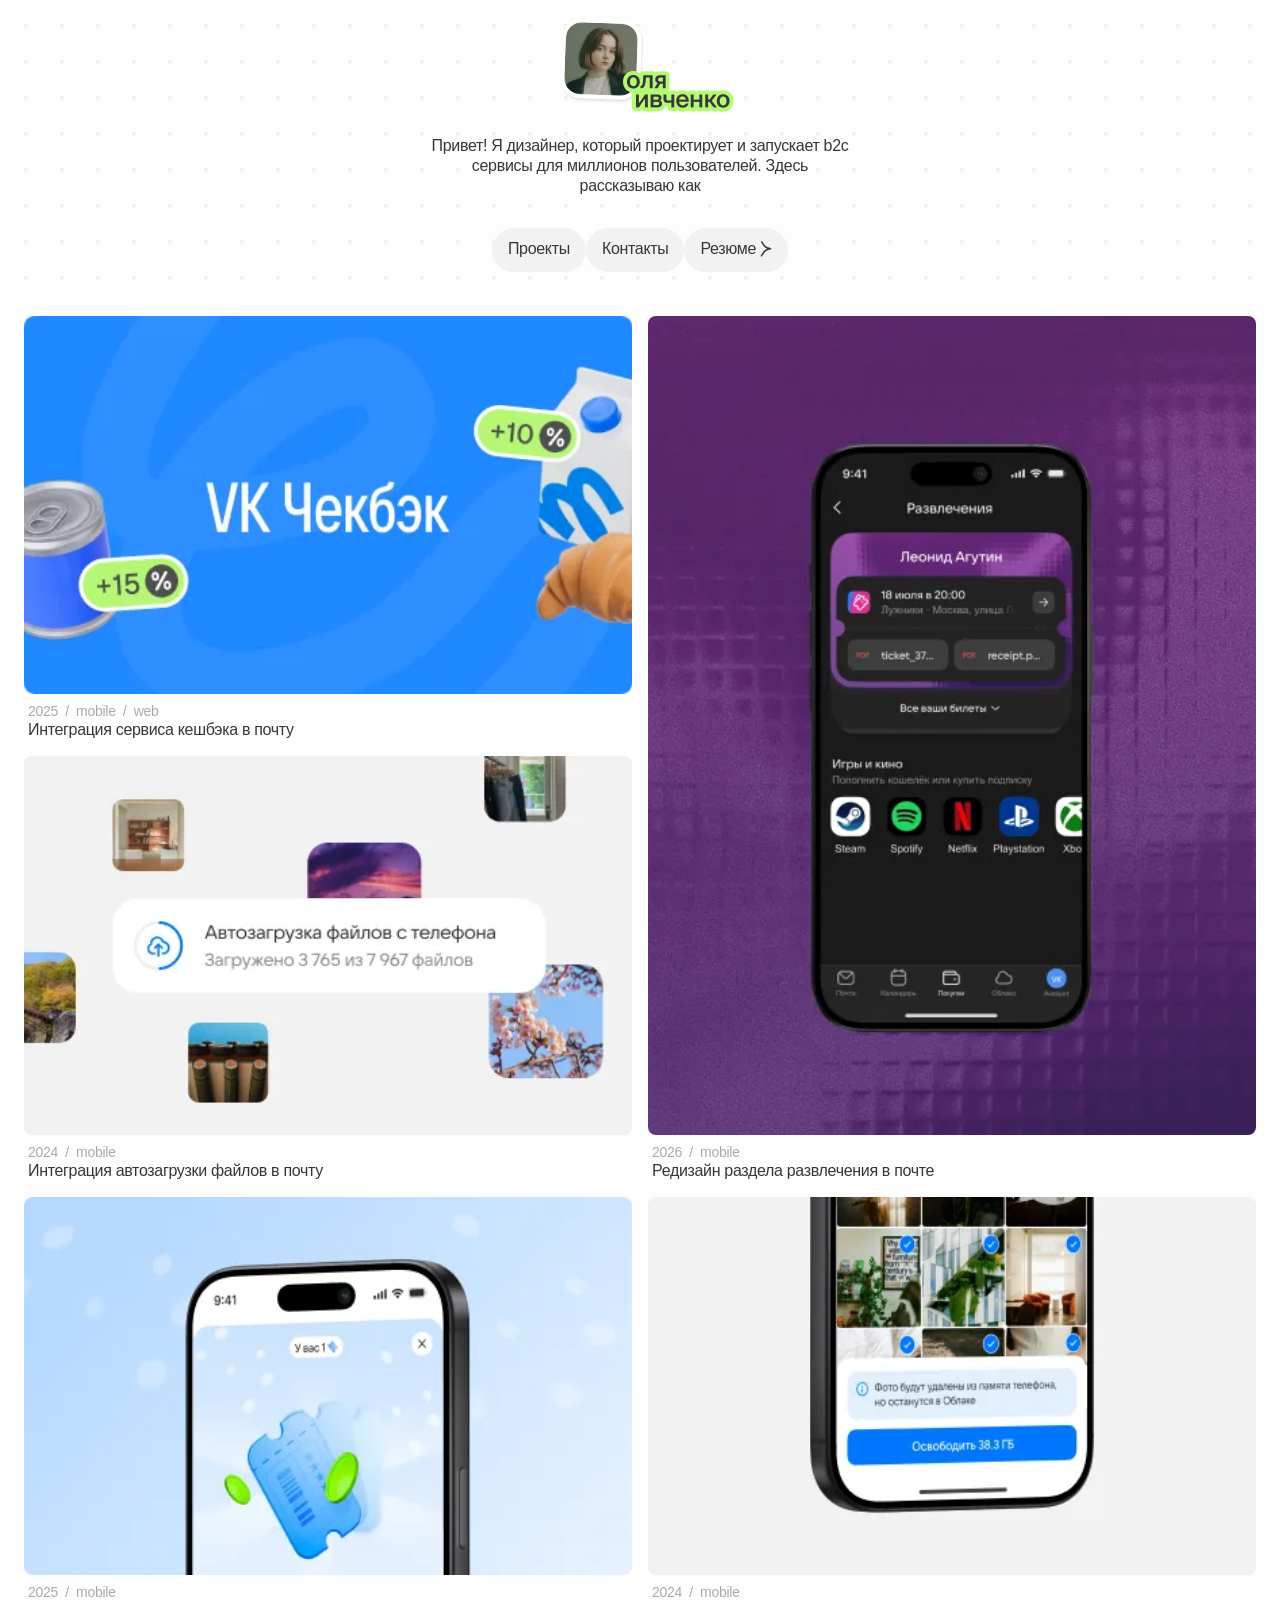
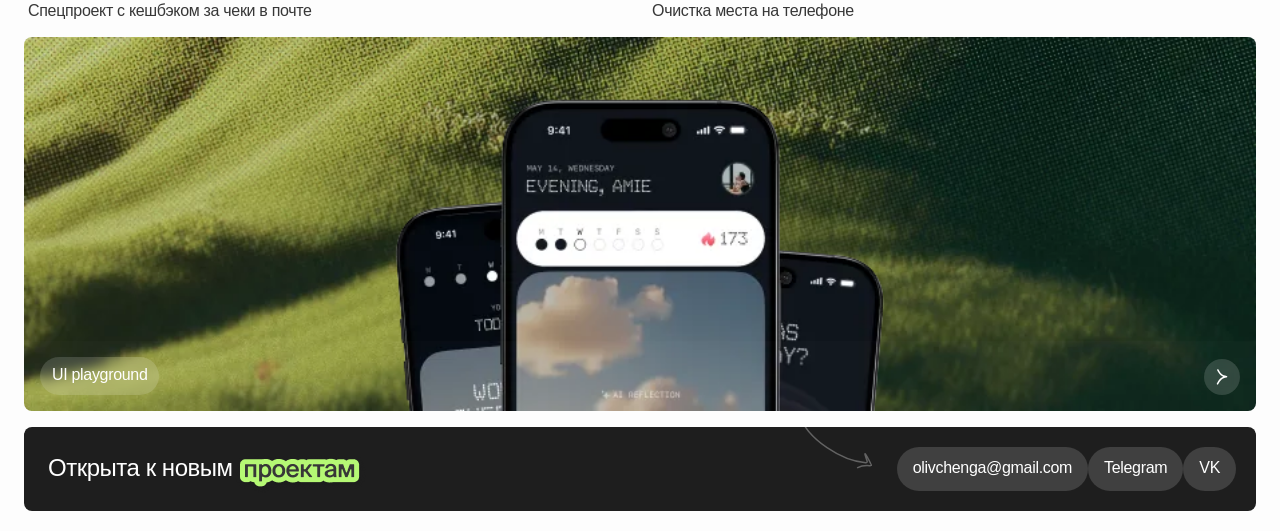
==== index.html @ ca772e4d "Add autoload case study page and refresh entertainment case assets. Co-authored-by: Cursor <cursorag" ====
<!doctype html>
<html lang="ru">
  <head>
    <meta charset="UTF-8" />
    <meta name="viewport" content="width=device-width, initial-scale=1.0" />
    <title>Portfolio</title>
    <link rel="preconnect" href="https://fonts.googleapis.com" />
    <link rel="preconnect" href="https://fonts.gstatic.com" crossorigin />
    <link rel="stylesheet" href="./styles.css" />
    <link
      rel="preload"
      as="image"
      type="image/webp"
      href="./assets/avatar/avatar@1x.webp"
      imagesrcset="./assets/avatar/avatar@2x.webp 2x"
    />
    <link
      rel="preload"
      as="image"
      type="image/webp"
      href="./assets/ui/name-badge@1x.png"
      imagesrcset="./assets/ui/name-badge@2x.png 2x, ./assets/ui/name-badge@3x.png 3x"
    />
    <link
      rel="preload"
      as="image"
      type="image/webp"
      href="./assets/cards/card-1@1x.webp"
      imagesrcset="./assets/cards/card-1@2x.webp 2x"
      imagesizes="(min-width: 1281px) 420px, (min-width: 769px) 45vw, calc(100vw - 32px)"
    />
    <link
      rel="preload"
      as="image"
      type="image/webp"
      href="./assets/cards/card-4@1x.webp"
      imagesrcset="./assets/cards/card-4@2x.webp 2x"
      imagesizes="(min-width: 1281px) 420px, (min-width: 769px) 45vw, calc(100vw - 32px)"
      media="(min-width: 769px)"
    />
    <noscript><style>.portfolio, .portfolio img { opacity: 1; transform: none; }</style></noscript>
  </head>
  <body>
    <main class="portfolio">
      <div class="portfolio__container">
        <aside class="profile">
          <div>
            <div class="profile__avatar-block">
              <div class="profile__avatar-frame">
                <picture>
                  <source type="image/webp" srcset="./assets/avatar/avatar@1x.webp 1x, ./assets/avatar/avatar@2x.webp 2x" />
                  <img class="profile__avatar" src="./assets/avatar/avatar@1x.png" srcset="./assets/avatar/avatar@2x.png 2x" alt="аватар Оли Ивченко" decoding="async" fetchpriority="high" />
                </picture>
              </div>
              <img class="profile__name-badge" src="./assets/ui/name-badge@1x.png" srcset="./assets/ui/name-badge@2x.png 2x, ./assets/ui/name-badge@3x.png 3x" alt="оля ивченко" width="111" height="41" decoding="async" fetchpriority="high" />
            </div>
            <p class="profile__about">
              Привет! Я дизайнер, который проектирует и запускает b2c сервисы для миллионов пользователей. Здесь рассказываю как
            </p>
          </div>

          <div class="profile__bottom">
            <img class="profile__squiggle" src="./assets/ui/squiggle.svg" alt="" width="255" height="76" />
            <nav class="menu" aria-label="Навигация">
              <a class="menu__button menu__button--nav" href="#projects" data-scroll-target="projects">Проекты</a>
              <a class="menu__button menu__button--nav" href="#contacts" data-scroll-target="contacts">Контакты</a>
              <a class="menu__button menu__button--nav menu__button--resume" href="./assets/resume/CV Ивченко Ольга.pdf" download>
                Резюме
                <img class="menu__chevron" src="./assets/ui/chevron.svg" alt="" width="20" height="20" />
              </a>
            </nav>
          </div>
        </aside>

        <section class="content" aria-label="Проекты">
          <div class="projects" id="projects">
            <div class="projects__col">
              <a class="card card--link" href="./cases/cashback/index.html">
                <picture class="card__media">
                  <source type="image/webp" srcset="./assets/cards/card-1@1x.webp 1x, ./assets/cards/card-1@2x.webp 2x" sizes="(min-width: 1281px) 420px, (min-width: 769px) 45vw, calc(100vw - 32px)" />
                  <img class="card__image" src="./assets/cards/card-1@1x.png" srcset="./assets/cards/card-1@1x.png 1x, ./assets/cards/card-1@2x.png 2x" sizes="(min-width: 1281px) 420px, (min-width: 769px) 45vw, calc(100vw - 32px)" alt="Интеграция сервиса кешбэка в почту" decoding="async" fetchpriority="high" />
                </picture>
                <div class="card__meta">2025&nbsp; /&nbsp; mobile&nbsp; /&nbsp; web</div>
                <h2 class="card__title">Интеграция сервиса кешбэка в почту</h2>
              </a>

              <a class="card card--link" href="./cases/autoload/index.html">
                <picture class="card__media">
                  <source type="image/webp" srcset="./assets/cards/card-2@1x.webp 1x, ./assets/cards/card-2@2x.webp 2x" sizes="(min-width: 1281px) 420px, (min-width: 769px) 45vw, calc(100vw - 32px)" />
                  <img class="card__image" src="./assets/cards/card-2@1x.png" srcset="./assets/cards/card-2@1x.png 1x, ./assets/cards/card-2@2x.png 2x" sizes="(min-width: 1281px) 420px, (min-width: 769px) 45vw, calc(100vw - 32px)" alt="Интеграция автозагрузки файлов в почту" loading="lazy" decoding="async" />
                </picture>
                <div class="card__meta">2024&nbsp; /&nbsp; mobile</div>
                <h2 class="card__title">Интеграция автозагрузки файлов в почту</h2>
              </a>

              <article class="card">
                <picture class="card__media">
                  <source type="image/webp" srcset="./assets/cards/card-3@1x.webp 1x, ./assets/cards/card-3@2x.webp 2x" sizes="(min-width: 1281px) 420px, (min-width: 769px) 45vw, calc(100vw - 32px)" />
                  <img class="card__image" src="./assets/cards/card-3@1x.png" srcset="./assets/cards/card-3@1x.png 1x, ./assets/cards/card-3@2x.png 2x" sizes="(min-width: 1281px) 420px, (min-width: 769px) 45vw, calc(100vw - 32px)" alt="Спецпроект с кешбэком за чеки в почте" loading="lazy" decoding="async" />
                </picture>
                <div class="card__meta">2025&nbsp; /&nbsp; mobile</div>
                <h2 class="card__title">Спецпроект с кешбэком за чеки в почте</h2>
              </article>
            </div>

            <div class="projects__col">
              <a class="card card--link card--tall" href="./cases/entertainment/index.html">
                <picture class="card__media card__media--tall">
                  <source type="image/webp" srcset="./assets/cards/card-4@1x.webp 1x, ./assets/cards/card-4@2x.webp 2x" sizes="(min-width: 1281px) 420px, (min-width: 769px) 45vw, calc(100vw - 32px)" />
                  <img class="card__image card__image--tall" src="./assets/cards/card-4@1x.png" srcset="./assets/cards/card-4@1x.png 1x, ./assets/cards/card-4@2x.png 2x" sizes="(min-width: 1281px) 420px, (min-width: 769px) 45vw, calc(100vw - 32px)" alt="Редизайн раздела развлечения в почте" loading="lazy" decoding="async" />
                </picture>
                <div class="card__meta">2026&nbsp; /&nbsp; mobile</div>
                <h2 class="card__title">Редизайн раздела развлечения в почте</h2>
              </a>

              <article class="card">
                <picture class="card__media">
                  <source type="image/webp" srcset="./assets/cards/card-5@1x.webp 1x, ./assets/cards/card-5@2x.webp 2x" sizes="(min-width: 1281px) 420px, (min-width: 769px) 45vw, calc(100vw - 32px)" />
                  <img class="card__image" src="./assets/cards/card-5@1x.png" srcset="./assets/cards/card-5@1x.png 1x, ./assets/cards/card-5@2x.png 2x" sizes="(min-width: 1281px) 420px, (min-width: 769px) 45vw, calc(100vw - 32px)" alt="Очистка места на телефоне" loading="lazy" decoding="async" />
                </picture>
                <div class="card__meta">2024&nbsp; /&nbsp; mobile</div>
                <h2 class="card__title">Очистка места на телефоне</h2>
              </article>
            </div>
          </div>

          <section class="playground" aria-label="UI Playground">
            <picture class="playground__layer playground__layer--bg">
              <source type="image/webp" srcset="./assets/playground/playground-bg@1x.webp 1x, ./assets/playground/playground-bg@2x.webp 2x" />
              <img class="playground__img" src="./assets/playground/playground-bg@1x.png" srcset="./assets/playground/playground-bg@2x.png 2x" alt="" loading="lazy" decoding="async" />
            </picture>
            <picture class="playground__layer playground__layer--fg">
              <source type="image/webp" srcset="./assets/playground/playground-fg@1x.webp 1x, ./assets/playground/playground-fg@2x.webp 2x" />
              <img class="playground__img" src="./assets/playground/playground-fg@1x.png" srcset="./assets/playground/playground-fg@2x.png 2x" alt="" loading="lazy" decoding="async" />
            </picture>
            <div class="playground__blur">
              <span class="playground__tag">UI playground</span>
              <button class="playground__button" type="button" aria-label="Открыть UI playground">
                <img class="playground__chevron" src="./assets/ui/chevron-playground.svg" alt="" width="20" height="20" />
              </button>
            </div>
          </section>

          <footer class="footer" id="contacts">
            <p class="footer__text">
              Открыта к новым
              <img class="footer__highlight" src="./assets/ui/footer-highlight@1x.png" srcset="./assets/ui/footer-highlight@2x.png 2x, ./assets/ui/footer-highlight@3x.png 3x" alt="проектам" />
            </p>
            <img class="footer__arrow" src="./assets/ui/footer-arrow.svg" alt="" width="52" height="71" />
            <div class="footer__contacts">
              <a class="menu__button menu__button--secondary" href="mailto:olivchenga@gmail.com" target="_blank" rel="noopener noreferrer">olivchenga@gmail.com</a>
              <a class="menu__button menu__button--secondary" href="https://t.me/olya_sick" target="_blank" rel="noopener noreferrer">Telegram</a>
              <a class="menu__button menu__button--secondary" href="#" target="_blank" rel="noopener noreferrer">VK</a>
            </div>
          </footer>
        </section>
      </div>

    </main>

    <nav class="bottom-nav" aria-label="Навигация">
      <div class="bottom-nav__bar menu">
        <a class="menu__button menu__button--nav" href="#projects" data-scroll-target="projects">Проекты</a>
        <a class="menu__button menu__button--nav" href="#contacts" data-scroll-target="contacts">Контакты</a>
        <a class="menu__button menu__button--nav menu__button--resume" href="./assets/resume/CV Ивченко Ольга.pdf" download>
          Резюме
          <img class="menu__chevron" src="./assets/ui/chevron.svg" alt="" width="20" height="20" />
        </a>
      </div>
    </nav>

    <script>
      const content = document.querySelector(".content");
      const navAnchors = document.querySelectorAll("[data-scroll-target]");
      let smoothTargetScrollTop = 0;
      let smoothAnimationFrame = null;

      const clamp = (value, min, max) => Math.min(Math.max(value, min), max);

      const runSmoothScroll = () => {
        if (!content) {
          smoothAnimationFrame = null;
          return;
        }

        const diff = smoothTargetScrollTop - content.scrollTop;
        if (Math.abs(diff) < 0.5) {
          content.scrollTop = smoothTargetScrollTop;
          smoothAnimationFrame = null;
          return;
        }

        content.scrollTop += diff * 0.14;
        smoothAnimationFrame = window.requestAnimationFrame(runSmoothScroll);
      };

      /** When layout scrolls the document (≤1280px), .content is not scrollable — scrollIntoView. Otherwise keep one path with smoothTargetScrollTop so wheel + anchors stay in sync. */
      const scrollToNavTarget = (target) => {
        if (!content || !target) {
          return;
        }

        const maxScrollTop = content.scrollHeight - content.clientHeight;
        const useContentScroll =
          maxScrollTop > 1 && !window.matchMedia("(max-width: 1280px)").matches;

        if (useContentScroll) {
          const contentTop = content.getBoundingClientRect().top;
          const targetTop = target.getBoundingClientRect().top;
          const nextTop = clamp(
            content.scrollTop + (targetTop - contentTop),
            0,
            Math.max(0, maxScrollTop)
          );
          smoothTargetScrollTop = nextTop;
          if (!smoothAnimationFrame) {
            smoothAnimationFrame = window.requestAnimationFrame(runSmoothScroll);
          }
          return;
        }

        target.scrollIntoView({ behavior: "smooth", block: "start" });
      };

      navAnchors.forEach((anchor) => {
        anchor.addEventListener("click", (event) => {
          event.preventDefault();
          const targetId = anchor.getAttribute("data-scroll-target");
          const target = document.getElementById(targetId);
          scrollToNavTarget(target);
        });
      });

      window.addEventListener(
        "wheel",
        (event) => {
          if (!content || window.matchMedia("(max-width: 1280px)").matches) {
            return;
          }

          if (event.ctrlKey) {
            return;
          }

          const interactiveSelector = "input, textarea, select, [contenteditable='true']";
          if (event.target instanceof Element && event.target.closest(interactiveSelector)) {
            return;
          }

          event.preventDefault();
          const maxScrollTop = content.scrollHeight - content.clientHeight;
          smoothTargetScrollTop = clamp(smoothTargetScrollTop + event.deltaY, 0, Math.max(0, maxScrollTop));

          if (!smoothAnimationFrame) {
            smoothAnimationFrame = window.requestAnimationFrame(runSmoothScroll);
          }
        },
        { passive: false }
      );

      if (content) {
        smoothTargetScrollTop = content.scrollTop;
      }

      const portfolio = document.querySelector(".portfolio");

      const revealPortfolio = () => {
        portfolio?.classList.add("is-visible");
      };

      const waitForImage = (img) =>
        img.complete
          ? Promise.resolve()
          : new Promise((resolve) => {
              img.addEventListener("load", resolve, { once: true });
              img.addEventListener("error", resolve, { once: true });
            });

      document.querySelectorAll(".portfolio img:not(.card__image):not(.playground__img)").forEach((img) => {
        const markLoaded = () => img.classList.add("is-loaded");

        if (img.complete) {
          markLoaded();
          return;
        }

        img.addEventListener("load", markLoaded, { once: true });
        img.addEventListener("error", markLoaded, { once: true });
      });

      const cardSizes = "(min-width: 1281px) 420px, (min-width: 769px) 45vw, calc(100vw - 32px)";
      const cardSources = [
        ["./assets/cards/card-2@1x.webp", "./assets/cards/card-2@2x.webp"],
        ["./assets/cards/card-3@1x.webp", "./assets/cards/card-3@2x.webp"],
        ["./assets/cards/card-5@1x.webp", "./assets/cards/card-5@2x.webp"],
      ];

      const prefetchCard = ([oneX, twoX]) => {
        const prefetch = new Image();
        prefetch.sizes = cardSizes;
        prefetch.srcset = `${oneX} 1x, ${twoX} 2x`;
        prefetch.src = oneX;
      };

      const criticalImages = [...document.querySelectorAll(".portfolio img")].filter(
        (img) => img.loading !== "lazy"
      );

      Promise.race([
        Promise.all(criticalImages.map(waitForImage)),
        new Promise((resolve) => setTimeout(resolve, 2000)),
      ]).then(() => {
        requestAnimationFrame(revealPortfolio);

        if ("requestIdleCallback" in window) {
          requestIdleCallback(() => cardSources.forEach(prefetchCard));
        } else {
          setTimeout(() => cardSources.forEach(prefetchCard), 300);
        }
      });
    </script>
  </body>
</html>
---- styles.css ----
:root {
  --color-bg: #fdfdfd;
  --color-bg-secondary: #f2f2f2;
  --color-dot: #EEEEEE;
  --dot-size: 4px;
  --dot-spacing: 36px;
  --color-surface: #f2f2f2;
  --color-text-primary: #373737;
  --color-text-secondary: #aaa;
  --color-text-contrast: #fff;
  --color-dark: #1e1e1e;
  --color-dark-alpha: rgba(255, 255, 255, 0.15);
  --radius-card: 8px;
  --radius-pill: 26px;
  --font-main: "Suisse Intl", "Inter", "Segoe UI", sans-serif;
  --color-accent: #b5f874;
  --color-border: #dadada;
  --card-media-height: 280px;
  --cards-column-gap: 20px;
  --card-text-block-height: 46px;
}

* {
  box-sizing: border-box;
}

html,
body {
  height: 100%;
  margin: 0;
  background-color: var(--color-bg);
  color: var(--color-text-primary);
  font-family: var(--font-main);
  overflow: hidden;
  min-width: 0;
  -webkit-font-smoothing: antialiased;
  -moz-osx-font-smoothing: grayscale;
}

.portfolio {
  min-height: 100vh;
  display: flex;
  justify-content: center;
  position: relative;
  overflow: hidden;
  overflow-x: clip;
  isolation: isolate;
  max-width: 100%;
  opacity: 0;
  transform: translateY(-14px);
  transition:
    opacity 0.6s ease,
    transform 0.6s cubic-bezier(0.22, 1, 0.36, 1);
}

.portfolio.is-visible {
  opacity: 1;
  transform: translateY(0);
}

.portfolio img:not(.card__image):not(.playground__img):not(.menu__chevron):not(.playground__chevron):not(.footer__arrow):not(.case-back__icon):not(.case-nav__marker):not(.case-list__bullet):not(.case-hero-media__img):not(.case-media-panel__img):not(.case-carousel__media):not(.case-carousel__control-icon) {
  opacity: 0;
  transform: translateY(-10px);
  transition:
    opacity 0.5s ease,
    transform 0.5s cubic-bezier(0.22, 1, 0.36, 1);
}

.portfolio img:not(.card__image):not(.playground__img):not(.menu__chevron):not(.playground__chevron):not(.footer__arrow):not(.case-back__icon):not(.case-nav__marker):not(.case-list__bullet):not(.case-hero-media__img):not(.case-media-panel__img):not(.case-carousel__media):not(.case-carousel__control-icon).is-loaded {
  opacity: 1;
  transform: translateY(0);
}

.portfolio::before {
  content: "";
  position: fixed;
  inset: 24px;
  z-index: 0;
  pointer-events: none;
  background-color: var(--color-bg);
  background-image: url("./assets/ui/dot-square.svg");
  background-size: var(--dot-spacing) var(--dot-spacing);
}

.portfolio__container {
  width: min(1440px, 100%);
  max-width: 100%;
  min-width: 0;
  min-height: 100vh;
  padding: 0 24px;
  display: grid;
  grid-template-columns: minmax(0, 1fr) minmax(0, 2.05fr);
  gap: 20px;
  position: relative;
  z-index: 2;
}

.profile {
  height: 100vh;
  min-width: 0;
  max-width: 100%;
  display: flex;
  flex-direction: column;
  justify-content: space-between;
  padding: 24px 0;
  position: sticky;
  top: 0;
}

.profile > div:first-child {
  display: flex;
  flex-direction: column;
  gap: 24px;
}

.profile__avatar-block {
  position: relative;
  width: 157px;
  height: 84px;
  margin-bottom: 8px;
}

.profile__avatar-frame {
  position: absolute;
  left: -1px;
  top: -1px;
  padding: 4px;
  border-radius: 20px;
  background: #fff;
  box-shadow: 1px 2px 2px rgba(0, 0, 0, 0.1);
  transform: rotate(2deg);
}

.profile__avatar {
  width: 72px;
  height: 72px;
  border-radius: 16px;
  display: block;
  object-fit: cover;
  object-position: bottom;
}

.profile__name-badge {
  position: absolute;
  left: 61px;
  top: 51px;
  width: 111px;
  height: auto;
  display: block;
  pointer-events: none;
}

.profile__about {
  width: 100%;
  max-width: 320px;
  margin: 0;
  font-size: 16px;
  line-height: 20px;
  letter-spacing: -0.02em;
}

.profile__about-arrow {
  display: inline-block;
  vertical-align: middle;
  margin-left: 2px;
  width: 35px;
  height: auto;
}

.profile__bottom {
  position: relative;
  display: flex;
  flex-direction: column;
  gap: 0;
}

.profile__squiggle {
  position: absolute;
  left: -24px;
  bottom: 86px;
  width: 255px;
  height: auto;
  pointer-events: none;
  user-select: none;
}

.content {
  max-height: 100vh;
  min-height: 0;
  min-width: 0;
  max-width: 100%;
  display: flex;
  flex-direction: column;
  gap: 20px;
  overflow-y: auto;
  scrollbar-width: none;
  padding: 24px 0 24px 0;
  background: var(--color-bg);
}

.projects {
  display: grid;
  grid-template-columns: repeat(2, minmax(0, 1fr));
  gap: 20px;
  min-width: 0;
  max-width: 100%;
}

.projects__col {
  display: flex;
  flex-direction: column;
  gap: var(--cards-column-gap);
}

.card {
  cursor: pointer;
  display: flex;
  flex-direction: column;
}

.card--link {
  text-decoration: none;
  color: inherit;
}

.card--link:visited {
  color: inherit;
}

.card__media {
  display: block;
  width: 100%;
  height: var(--card-media-height);
  border-radius: var(--radius-card);
  overflow: hidden;
  flex-shrink: 0;
  background: var(--color-surface);
}

.card__media--tall {
  height: calc(var(--card-media-height) * 2 + var(--cards-column-gap) + var(--card-text-block-height));
}

.card__image {
  width: 100%;
  height: 100%;
  object-fit: cover;
  object-position: center;
  display: block;
  transform: translateY(0) scale(1);
  transition: transform 300ms ease-in-out;
}

.card__image--tall {
  object-fit: cover;
}

.card__meta {
  margin: 8px 0 0;
  padding-left: 4px;
  font-size: 14px;
  line-height: 18px;
  color: var(--color-text-secondary);
  letter-spacing: -0.02em;
}

.card__title {
  margin: 0;
  padding-left: 4px;
  font-size: 16px;
  line-height: 20px;
  letter-spacing: -0.02em;
  font-weight: 450;
  transition: opacity 300ms ease-in-out;
}

.card__media:hover .card__image,
.card--link:hover .card__image {
  transform: translateY(-1px) scale(1.04);
}

.card__title:hover,
.card--link:hover .card__title {
  opacity: 0.6;
}

.playground {
  cursor: pointer;
  position: relative;
  width: 100%;
  height: 280px;
  border-radius: var(--radius-card);
  overflow: hidden;
  isolation: isolate;
  flex-shrink: 0;
}

.playground__layer {
  position: absolute;
  inset: 0;
}

.playground__img {
  width: 100%;
  height: 100%;
  display: block;
  object-fit: cover;
  transform: translateY(0) scale(1);
  transition: transform 300ms ease-in-out;
}

.playground__layer--fg {
  z-index: 1;
}

.playground__blur {
  position: absolute;
  left: 0;
  right: 0;
  bottom: 0;
  z-index: 2;
  padding: 20px;
  display: flex;
  align-items: flex-end;
  justify-content: space-between;
  background: rgba(255, 255, 255, 0.01);
}

.playground__tag {
  display: inline-flex;
  align-items: center;
  min-height: 36px;
  padding: 8px 12px 10px;
  border-radius: 35px;
  background: var(--color-dark-alpha);
  backdrop-filter: blur(4px);
  color: var(--color-text-contrast);
  font-size: 16px;
  line-height: 20px;
  letter-spacing: -0.02em;
  font-weight: 450;
  transition: opacity 300ms ease-in-out;
}

.playground__button {
  width: 36px;
  height: 36px;
  border: 0;
  padding: 0;
  border-radius: 48px;
  background: var(--color-dark-alpha);
  backdrop-filter: blur(4px);
  display: inline-flex;
  align-items: center;
  justify-content: center;
}

.playground__chevron {
  display: block;
  width: 20px;
  height: 20px;
  transform: scaleX(-1);
}

.playground__button:hover {
  opacity: 0.7;
  transition: background-color 300ms ease-in-out, opacity 300ms ease-in-out;
}

.playground__button:focus-visible {
  outline: 2px solid var(--color-text-contrast);
  outline-offset: 2px;
}

.playground:hover .playground__img {
  transform: translateY(-1px) scale(1.04);
}

.playground__tag:hover {
  opacity: 0.6;
}

.footer {
  position: relative;
  box-sizing: border-box;
  height: 84px;
  width: 100%;
  max-width: 100%;
  min-width: 0;
  background: var(--color-dark);
  color: var(--color-text-contrast);
  border-radius: var(--radius-card);
  padding: 0 20px 0 24px;
  display: flex;
  align-items: center;
  justify-content: space-between;
  gap: 16px;
  overflow: hidden;
  flex-shrink: 0;
}

.footer__text {
  margin: 0;
  min-width: 0;
  display: flex;
  align-items: flex-start;
  flex-wrap: wrap;
  gap: 0;
  font-size: 24px;
  line-height: 28px;
  font-weight: 500;
  letter-spacing: -0.02em;
}

@media (min-width: 1121px) {
  .footer__text {
    height: 30px;
    flex-wrap: nowrap;
    white-space: nowrap;
  }
}

.footer__highlight {
  display: block;
  margin-left: 2px;
  flex-shrink: 0;
}

.footer__arrow {
  position: absolute;
  right: 394px;
  top: -21px;
  width: 52px;
  height: auto;
  pointer-events: none;
  user-select: none;
  transform: scaleX(-1) rotate(20deg);
}

.footer__contacts {
  position: relative;
  z-index: 1;
  display: flex;
  align-items: center;
  gap: 0;
  flex-wrap: wrap;
  max-width: 100%;
  min-width: 0;
}

.menu {
  display: flex;
  align-items: center;
  gap: 0;
  flex-wrap: wrap;
  max-width: 100%;
  min-width: 0;
}

.menu__button {
  text-decoration: none;
  border-radius: var(--radius-pill);
  height: 44px;
  padding: 12px 16px 15px;
  display: inline-flex;
  align-items: center;
  color: var(--color-text-contrast);
  font-size: 16px;
  line-height: 20px;
  letter-spacing: -0.02em;
  transition: background-color 300ms ease-in-out, opacity 300ms ease-in-out;
}

.menu__button--nav {
  background: var(--color-surface);
  color: var(--color-text-primary);
  font-weight: 450;
}

.menu__button--nav:hover {
  background: #B5F874;
  color: var(--color-text-primary);
}

.menu__button--resume {
  padding-right: 12px;
}

.menu__chevron {
  display: block;
  width: 20px;
  height: 20px;
  transform: scaleX(-1);
}

.menu__button--secondary {
  background: var(--color-dark-alpha);
}

.menu__button--secondary:hover {
  opacity: 0.7;
}

.bottom-nav {
  display: none;
}

@media (min-width: 769px) and (max-width: 1280px) {
  html,
  body {
    height: auto;
    overflow-x: clip;
    overflow-y: auto;
  }

  .portfolio {
    height: auto;
    min-height: 100vh;
    overflow: visible;
  }

  .portfolio__container {
    height: auto;
    padding: 0 24px;
    grid-template-columns: minmax(0, 1fr);
    gap: 0px;
  }

  .profile {
    height: auto;
    position: static;
    padding: 20px 0;
    gap: 32px;
    align-items: center;
  }

  .profile > div:first-child {
    align-items: center;
    text-align: center;
    width: 100%;
  }

  .profile__avatar-block {
    margin-left: auto;
    margin-right: auto;
  }

  .profile__about {
    width: 100%;
    max-width: 420px;
    margin: 0 auto;
    text-align: center;
  }

  .profile__bottom {
    display: flex;
    flex-direction: column;
    align-items: center;
    width: 100%;
  }

  .menu {
    justify-content: center;
  }

  .profile__squiggle {
    visibility: hidden;
  }

  .content {
    max-height: none;
    height: auto;
    overflow: visible;
    gap: 16px;
    padding: 24px 0 20px 0;
  }

  .projects {
    gap: 16px;
  }

  .projects__col {
    container-type: inline-size;
    gap: 16px;
  }

  .card__media,
  .card__media--tall {
    height: calc(100cqw * 280 / 450);
    aspect-ratio: auto;
  }

  .card__media--tall {
    height: calc((100cqw * 280 / 450) * 2 + 16px + var(--card-text-block-height));
  }

  .playground {
    height: auto;
    aspect-ratio: 921 / 280;
  }

  .playground__blur {
    padding: 16px;
  }

}

@media (min-width: 769px) and (max-width: 1120px) {

  .profile {
    padding: 24px 0 20px;
  }

  .profile__squiggle {
    visibility: hidden;
  }

  .footer {
    height: auto;
    min-height: 0;
    flex-direction: column;
    align-items: center;
    justify-content: center;
    text-align: center;
    gap: 20px;
    padding: 20px;
  }

  .footer__text {
    justify-content: center;
    text-align: center;
  }

  .footer__contacts {
    justify-content: center;
    width: 100%;
    max-width: 100%;
    gap: 8px;
  }
}

@media (max-width: 768px) {
  html,
  body {
    height: auto;
    overflow-x: clip;
    overflow-y: auto;
  }

  .portfolio {
    height: auto;
    min-height: 100vh;
    overflow: visible;
  }

  .portfolio__container {
    height: auto;
    padding: 0 16px;
    gap: 0px;
    grid-template-columns: minmax(0, 1fr);
  }

  .profile {
    height: auto;
    gap: 32px;
    position: static;
    align-items: center;
    width: 100%;
    max-width: 100%;
    padding: 24px 0 20px;
  }

  .profile > div:first-child {
    align-items: center;
    text-align: center;
    width: 100%;
    max-width: 100%;
  }

  .profile__avatar-block {
    margin-left: auto;
    margin-right: auto;
  }

  .profile__about {
    margin: 0 0px;
    width: 100%;
    max-width: 420px;
  }

  .profile__bottom {
    display: flex;
    flex-direction: column;
    align-items: center;
    width: 100%;
    max-width: 100%;
  }

  .profile__squiggle {
    visibility: hidden;
  }

  .footer__arrow {
    display: none;
  }

  .projects {
    grid-template-columns: 1fr;
  }

  .content {
    max-height: none;
    height: auto;
    overflow: visible;
    padding-right: 0;
  }

  .card__media,
  .card__media--tall {
    height: auto;
    aspect-ratio: 450 / 280;
  }

  .card__media--tall {
    aspect-ratio: 450 / 630;
  }

  .playground {
    height: auto;
    aspect-ratio: 921 / 280;
  }

  .footer {
    height: auto;
    min-height: 0;
    flex-direction: column;
    align-items: center;
    justify-content: center;
    text-align: center;
    gap: 20px;
    padding: 20px 16px;
  }

  .footer__text {
    height: 28px;
  }

  .footer__contacts,
  .menu {
    justify-content: center;
    width: 100%;
    max-width: 100%;
  }

  .menu__button {
    flex-shrink: 1;
  }
}

@media (max-width: 1120px) {
  .portfolio {
    padding-bottom: calc(64px + env(safe-area-inset-bottom, 0px));
  }

  .profile__bottom {
    display: none;
  }

  .bottom-nav {
    display: flex;
    justify-content: center;
    position: fixed;
    left: 24px;
    right: 24px;
    bottom: calc(12px + env(safe-area-inset-bottom, 0px));
    z-index: 100;
    margin: 0;
    pointer-events: none;
  }

  .bottom-nav__bar {
    display: flex;
    align-items: center;
    width: fit-content;
    max-width: 100%;
    gap: 0;
    padding: 4px;
    background: #fff;
    border-radius: 52px;
    box-shadow:
      0 4px 20px rgba(0, 0, 0, 0.08),
      0 1px 4px rgba(0, 0, 0, 0.06);
    pointer-events: auto;
  }

  .bottom-nav__bar .menu__button {
    flex: 0 0 auto;
    flex-shrink: 0;
  }
}

@media (max-width: 768px) {
  .bottom-nav {
    left: 16px;
    right: 16px;
  }
}

@media (max-width: 480px) {
  .portfolio__container {
    padding: 0 12px;
  }

  .profile__about {
    max-width: 320px;
  }

  .bottom-nav {
    left: 12px;
    right: 12px;
  }

  .menu__button {
    padding: 10px 12px 12px;
    height: 40px;
  }

  .menu__button--resume {
    padding-right: 10px;
  }

  .footer {
    padding: 20px 12px;
  }

  .footer__text {
    height: auto;
    justify-content: center;
  }
}

@media (prefers-reduced-motion: reduce) {
  .portfolio,
  .portfolio img:not(.card__image):not(.playground__img):not(.menu__chevron):not(.playground__chevron):not(.footer__arrow):not(.case-back__icon):not(.case-nav__marker):not(.case-list__bullet):not(.case-hero-media__img):not(.case-media-panel__img):not(.case-carousel__media):not(.case-carousel__control-icon) {
    opacity: 1;
    transform: none;
    transition: none;
  }
}
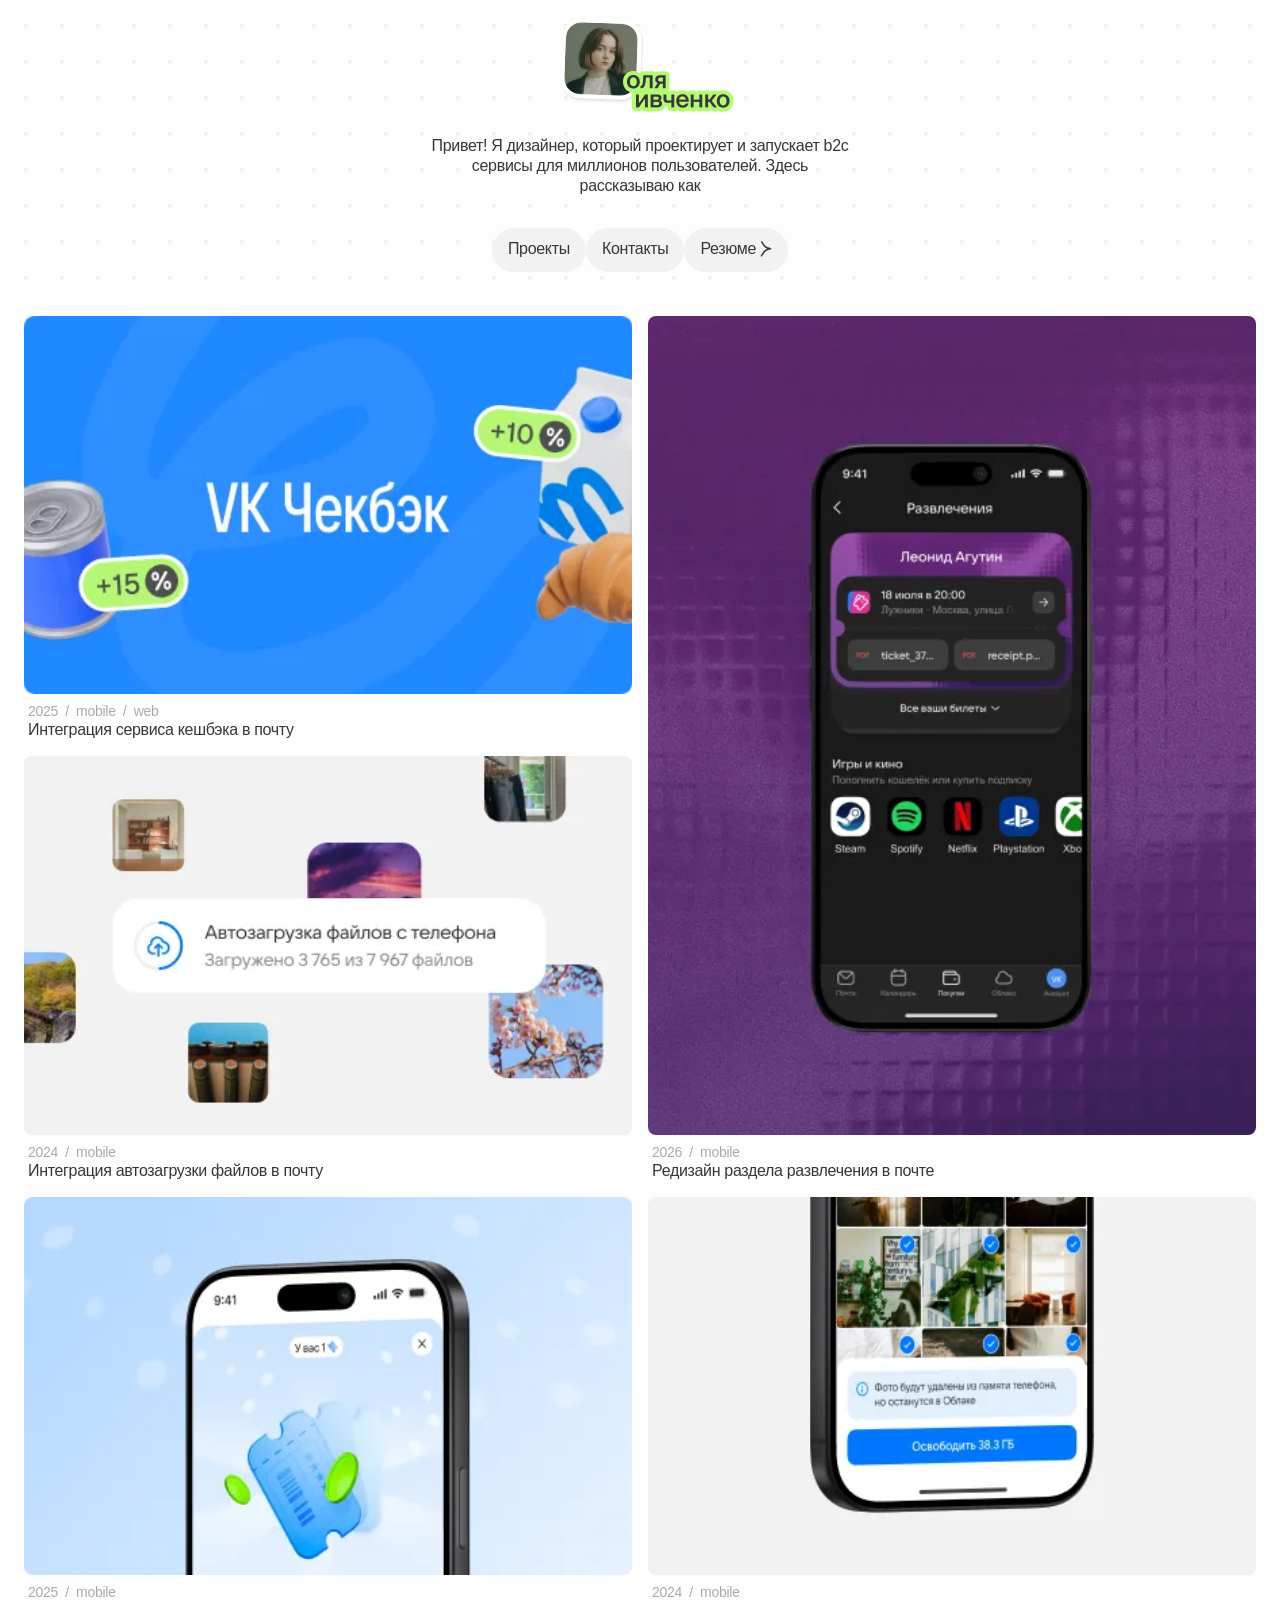
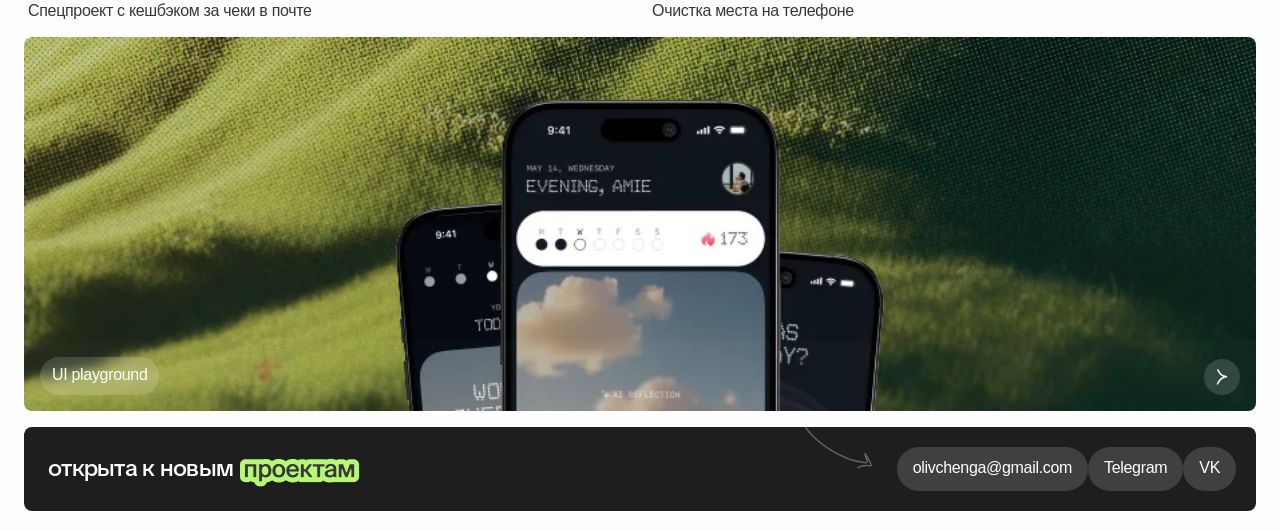
==== commit 0ea3268b: "Restyle the entertainment case for the dark mockup and add scroll reveal. Update typography, page ch" ====
--- a/index.html
+++ b/index.html
@@ -6,6 +6,7 @@
     <title>Portfolio</title>
     <link rel="preconnect" href="https://fonts.googleapis.com" />
     <link rel="preconnect" href="https://fonts.gstatic.com" crossorigin />
+    <link href="https://fonts.googleapis.com/css2?family=TikTok+Sans:opsz,wght@12..36,500&display=swap" rel="stylesheet" />
     <link rel="stylesheet" href="./styles.css" />
     <link
       rel="preload"
@@ -38,6 +39,7 @@
       imagesizes="(min-width: 1281px) 420px, (min-width: 769px) 45vw, calc(100vw - 32px)"
       media="(min-width: 769px)"
     />
+    <script>document.documentElement.classList.add("with-reveal");</script>
     <noscript><style>.portfolio, .portfolio img { opacity: 1; transform: none; }</style></noscript>
   </head>
   <body>
@@ -319,5 +321,6 @@
         }
       });
     </script>
+    <script src="./assets/js/reveal.js"></script>
   </body>
 </html>
--- a/styles.css
+++ b/styles.css
@@ -1,3 +1,5 @@
+@import url("https://fonts.googleapis.com/css2?family=TikTok+Sans:opsz,wght@12..36,500&display=swap");
+
 :root {
   --color-bg: #fdfdfd;
   --color-bg-secondary: #f2f2f2;
@@ -13,6 +15,7 @@
   --radius-card: 8px;
   --radius-pill: 26px;
   --font-main: "Suisse Intl", "Inter", "Segoe UI", sans-serif;
+  --font-display: "TikTok Sans", var(--font-main);
   --color-accent: #b5f874;
   --color-border: #dadada;
   --card-media-height: 280px;
@@ -58,7 +61,52 @@
   transform: translateY(0);
 }
 
-.portfolio img:not(.card__image):not(.playground__img):not(.menu__chevron):not(.playground__chevron):not(.footer__arrow):not(.case-back__icon):not(.case-nav__marker):not(.case-list__bullet):not(.case-hero-media__img):not(.case-media-panel__img):not(.case-carousel__media):not(.case-carousel__control-icon) {
+html.with-reveal :is(
+  .case-hero-media,
+  .case-panel,
+  .case-media-panel,
+  .case-carousel,
+  .projects .card,
+  .content > .playground,
+  .content > .footer
+) {
+  opacity: 0;
+  transform: translateY(14px);
+  transition:
+    opacity 0.6s ease,
+    transform 0.6s cubic-bezier(0.22, 1, 0.36, 1);
+}
+
+html.with-reveal :is(
+  .case-hero-media,
+  .case-panel,
+  .case-media-panel,
+  .case-carousel,
+  .projects .card,
+  .content > .playground,
+  .content > .footer
+).reveal-up {
+  transform: translateY(-14px);
+}
+
+html.with-reveal :is(
+  .case-hero-media,
+  .case-panel,
+  .case-media-panel,
+  .case-carousel,
+  .projects .card,
+  .content > .playground,
+  .content > .footer
+).is-inview {
+  opacity: 1;
+  transform: none;
+}
+
+html.with-reveal .case-split > .case-media-panel.is-inview {
+  transition-delay: 40ms;
+}
+
+.portfolio img:not(.card__image):not(.playground__img):not(.menu__chevron):not(.playground__chevron):not(.footer__arrow):not(.case-back__icon):not(.case-nav__marker):not(.case-list__bullet):not(.case-hero-media__img):not(.case-media-panel__img):not(.case-carousel__media):not(.case-carousel__control-icon):not(.case-title__underline) {
   opacity: 0;
   transform: translateY(-10px);
   transition:
@@ -66,7 +114,7 @@
     transform 0.5s cubic-bezier(0.22, 1, 0.36, 1);
 }
 
-.portfolio img:not(.card__image):not(.playground__img):not(.menu__chevron):not(.playground__chevron):not(.footer__arrow):not(.case-back__icon):not(.case-nav__marker):not(.case-list__bullet):not(.case-hero-media__img):not(.case-media-panel__img):not(.case-carousel__media):not(.case-carousel__control-icon).is-loaded {
+.portfolio img:not(.card__image):not(.playground__img):not(.menu__chevron):not(.playground__chevron):not(.footer__arrow):not(.case-back__icon):not(.case-nav__marker):not(.case-list__bullet):not(.case-hero-media__img):not(.case-media-panel__img):not(.case-carousel__media):not(.case-carousel__control-icon):not(.case-title__underline).is-loaded {
   opacity: 1;
   transform: translateY(0);
 }
@@ -406,10 +454,13 @@
   align-items: flex-start;
   flex-wrap: wrap;
   gap: 0;
+  font-family: var(--font-display);
   font-size: 24px;
   line-height: 28px;
   font-weight: 500;
-  letter-spacing: -0.02em;
+  letter-spacing: -0.03em;
+  text-transform: lowercase;
+  font-variation-settings: "wdth" 100;
 }
 
 @media (min-width: 1121px) {
@@ -622,7 +673,7 @@
     align-items: center;
     justify-content: center;
     text-align: center;
-    gap: 20px;
+    gap: 8px;
     padding: 20px;
   }
 
@@ -635,7 +686,11 @@
     justify-content: center;
     width: 100%;
     max-width: 100%;
-    gap: 8px;
+    gap: 0px;
+  }
+
+  .footer__arrow {
+    left: 150px;
   }
 }
 
@@ -841,7 +896,16 @@
 
 @media (prefers-reduced-motion: reduce) {
   .portfolio,
-  .portfolio img:not(.card__image):not(.playground__img):not(.menu__chevron):not(.playground__chevron):not(.footer__arrow):not(.case-back__icon):not(.case-nav__marker):not(.case-list__bullet):not(.case-hero-media__img):not(.case-media-panel__img):not(.case-carousel__media):not(.case-carousel__control-icon) {
+  .portfolio img:not(.card__image):not(.playground__img):not(.menu__chevron):not(.playground__chevron):not(.footer__arrow):not(.case-back__icon):not(.case-nav__marker):not(.case-list__bullet):not(.case-hero-media__img):not(.case-media-panel__img):not(.case-carousel__media):not(.case-carousel__control-icon):not(.case-title__underline),
+  html.with-reveal :is(
+    .case-hero-media,
+    .case-panel,
+    .case-media-panel,
+    .case-carousel,
+    .projects .card,
+    .content > .playground,
+    .content > .footer
+  ) {
     opacity: 1;
     transform: none;
     transition: none;
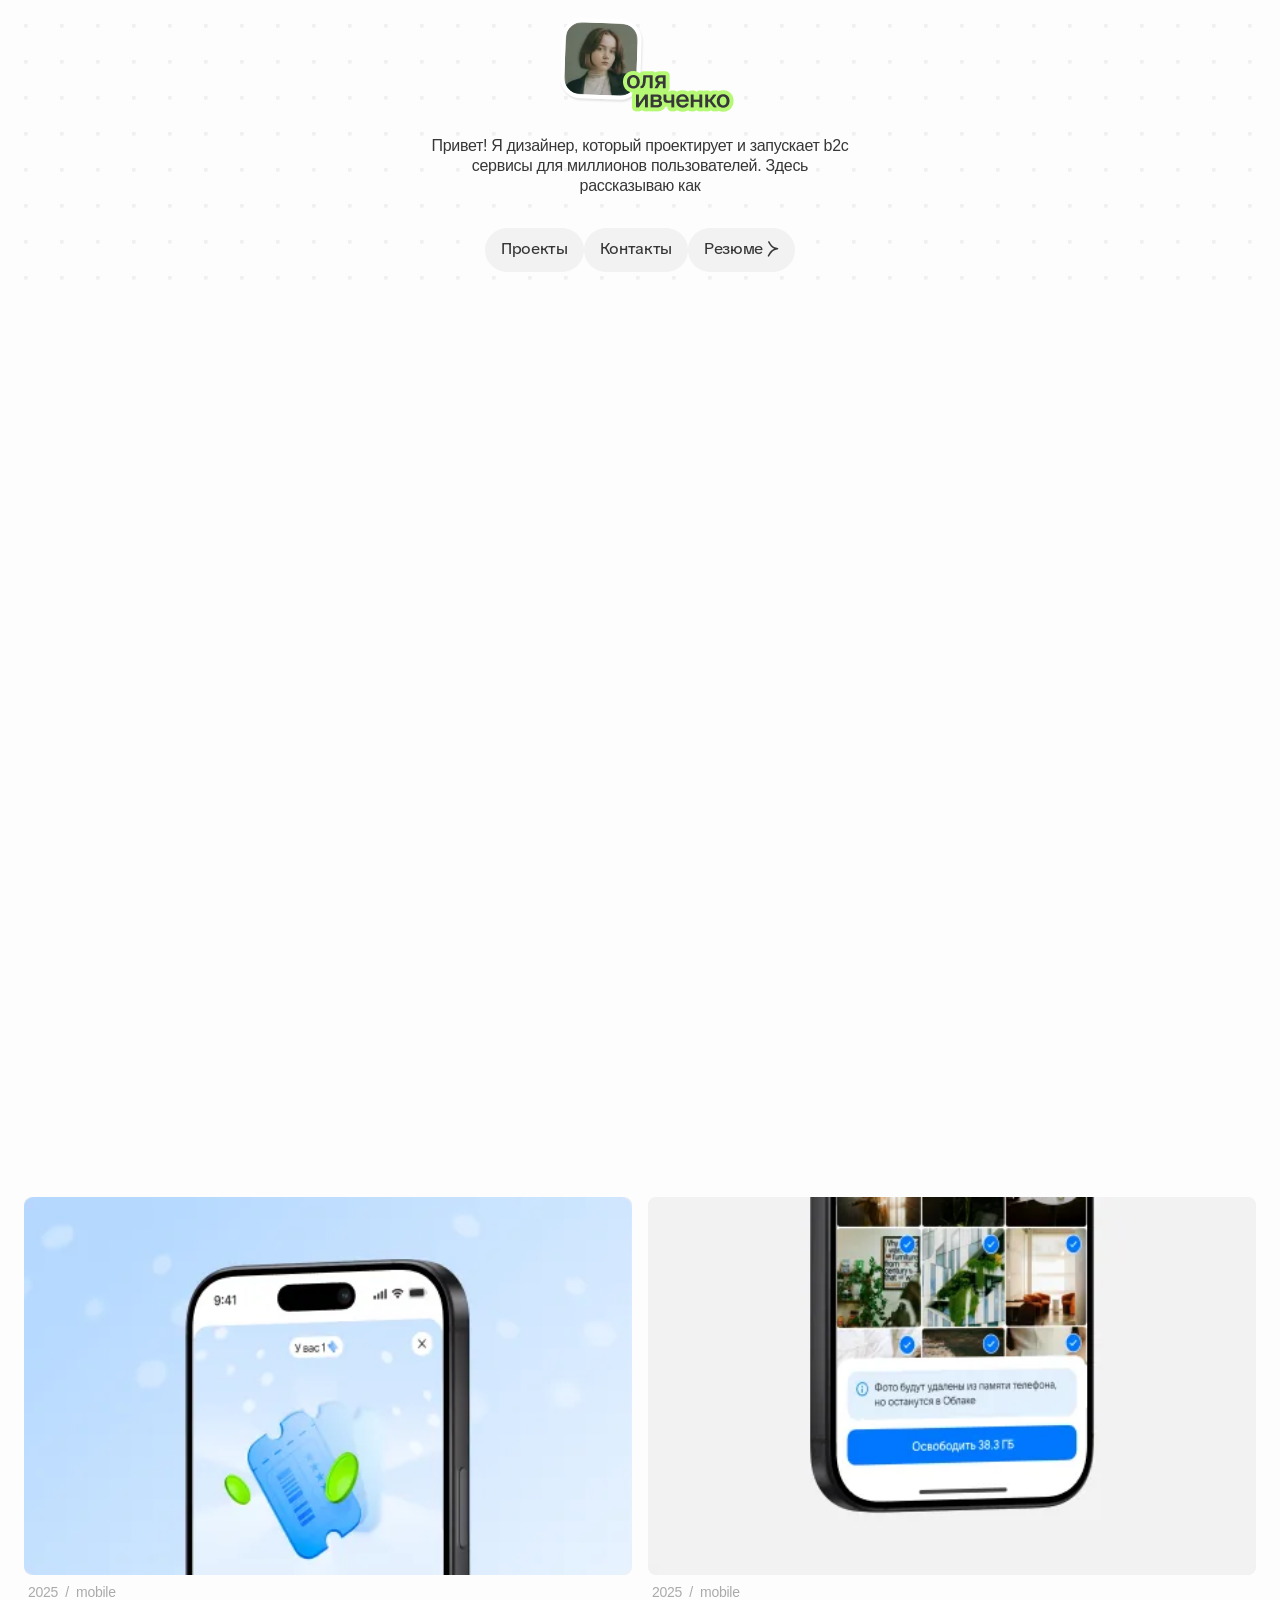
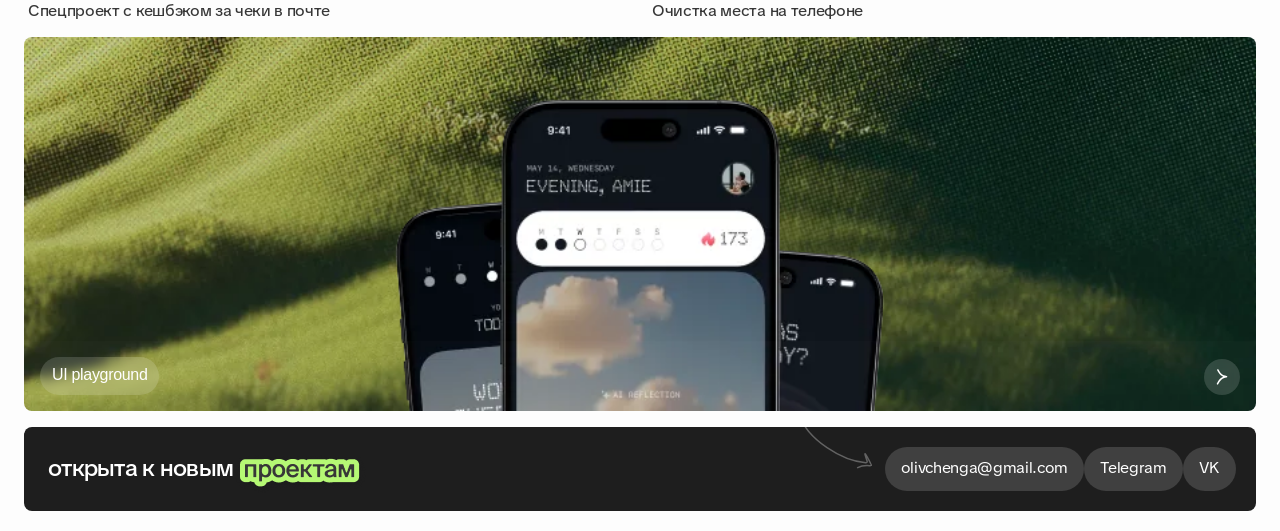
==== commit da2490e8: "Add cleanup and special cases and finish the restyled case pages. Ship the remaining Figma case stud" ====
--- a/index.html
+++ b/index.html
@@ -34,8 +34,8 @@
       rel="preload"
       as="image"
       type="image/webp"
-      href="./assets/cards/card-4@1x.webp"
-      imagesrcset="./assets/cards/card-4@2x.webp 2x"
+      href="./assets/cards/card-4-phone@1x.webp"
+      imagesrcset="./assets/cards/card-4-phone@2x.webp 2x"
       imagesizes="(min-width: 1281px) 420px, (min-width: 769px) 45vw, calc(100vw - 32px)"
       media="(min-width: 769px)"
     />
@@ -95,34 +95,39 @@
                 <h2 class="card__title">Интеграция автозагрузки файлов в почту</h2>
               </a>
 
-              <article class="card">
+              <a class="card card--link" href="./cases/special/index.html">
                 <picture class="card__media">
                   <source type="image/webp" srcset="./assets/cards/card-3@1x.webp 1x, ./assets/cards/card-3@2x.webp 2x" sizes="(min-width: 1281px) 420px, (min-width: 769px) 45vw, calc(100vw - 32px)" />
                   <img class="card__image" src="./assets/cards/card-3@1x.png" srcset="./assets/cards/card-3@1x.png 1x, ./assets/cards/card-3@2x.png 2x" sizes="(min-width: 1281px) 420px, (min-width: 769px) 45vw, calc(100vw - 32px)" alt="Спецпроект с кешбэком за чеки в почте" loading="lazy" decoding="async" />
                 </picture>
                 <div class="card__meta">2025&nbsp; /&nbsp; mobile</div>
                 <h2 class="card__title">Спецпроект с кешбэком за чеки в почте</h2>
-              </article>
+              </a>
             </div>
 
             <div class="projects__col">
               <a class="card card--link card--tall" href="./cases/entertainment/index.html">
-                <picture class="card__media card__media--tall">
-                  <source type="image/webp" srcset="./assets/cards/card-4@1x.webp 1x, ./assets/cards/card-4@2x.webp 2x" sizes="(min-width: 1281px) 420px, (min-width: 769px) 45vw, calc(100vw - 32px)" />
-                  <img class="card__image card__image--tall" src="./assets/cards/card-4@1x.png" srcset="./assets/cards/card-4@1x.png 1x, ./assets/cards/card-4@2x.png 2x" sizes="(min-width: 1281px) 420px, (min-width: 769px) 45vw, calc(100vw - 32px)" alt="Редизайн раздела развлечения в почте" loading="lazy" decoding="async" />
-                </picture>
+                <div class="card__media card__media--tall card__media--layered">
+                  <video class="card__video" autoplay muted loop playsinline preload="metadata" aria-hidden="true">
+                    <source src="./assets/cards/card-4.mp4" type="video/mp4" />
+                  </video>
+                  <picture>
+                    <source type="image/webp" srcset="./assets/cards/card-4-phone@1x.webp 1x, ./assets/cards/card-4-phone@2x.webp 2x" sizes="(min-width: 1281px) 420px, (min-width: 769px) 45vw, calc(100vw - 32px)" />
+                    <img class="card__image card__image--tall" src="./assets/cards/card-4-phone@1x.png" srcset="./assets/cards/card-4-phone@1x.png 1x, ./assets/cards/card-4-phone@2x.png 2x" sizes="(min-width: 1281px) 420px, (min-width: 769px) 45vw, calc(100vw - 32px)" alt="Редизайн раздела развлечения в почте" loading="lazy" decoding="async" />
+                  </picture>
+                </div>
                 <div class="card__meta">2026&nbsp; /&nbsp; mobile</div>
                 <h2 class="card__title">Редизайн раздела развлечения в почте</h2>
               </a>
 
-              <article class="card">
+              <a class="card card--link" href="./cases/cleanup/index.html">
                 <picture class="card__media">
                   <source type="image/webp" srcset="./assets/cards/card-5@1x.webp 1x, ./assets/cards/card-5@2x.webp 2x" sizes="(min-width: 1281px) 420px, (min-width: 769px) 45vw, calc(100vw - 32px)" />
                   <img class="card__image" src="./assets/cards/card-5@1x.png" srcset="./assets/cards/card-5@1x.png 1x, ./assets/cards/card-5@2x.png 2x" sizes="(min-width: 1281px) 420px, (min-width: 769px) 45vw, calc(100vw - 32px)" alt="Очистка места на телефоне" loading="lazy" decoding="async" />
                 </picture>
-                <div class="card__meta">2024&nbsp; /&nbsp; mobile</div>
+                <div class="card__meta">2025&nbsp; /&nbsp; mobile</div>
                 <h2 class="card__title">Очистка места на телефоне</h2>
-              </article>
+              </a>
             </div>
           </div>
 
@@ -152,7 +157,7 @@
             <div class="footer__contacts">
               <a class="menu__button menu__button--secondary" href="mailto:olivchenga@gmail.com" target="_blank" rel="noopener noreferrer">olivchenga@gmail.com</a>
               <a class="menu__button menu__button--secondary" href="https://t.me/olya_sick" target="_blank" rel="noopener noreferrer">Telegram</a>
-              <a class="menu__button menu__button--secondary" href="#" target="_blank" rel="noopener noreferrer">VK</a>
+              <a class="menu__button menu__button--secondary" href="https://vk.ru/p97043k" target="_blank" rel="noopener noreferrer">VK</a>
             </div>
           </footer>
         </section>
@@ -176,6 +181,13 @@
       const navAnchors = document.querySelectorAll("[data-scroll-target]");
       let smoothTargetScrollTop = 0;
       let smoothAnimationFrame = null;
+
+      if (window.matchMedia("(prefers-reduced-motion: reduce)").matches) {
+        document.querySelectorAll(".card__video").forEach((video) => {
+          video.removeAttribute("autoplay");
+          video.pause();
+        });
+      }
 
       const clamp = (value, min, max) => Math.min(Math.max(value, min), max);
 
--- a/styles.css
+++ b/styles.css
@@ -277,6 +277,7 @@
 
 .card__media {
   display: block;
+  position: relative;
   width: 100%;
   height: var(--card-media-height);
   border-radius: var(--radius-card);
@@ -289,12 +290,38 @@
   height: calc(var(--card-media-height) * 2 + var(--cards-column-gap) + var(--card-text-block-height));
 }
 
+.card__media--layered {
+  background: #3a1458;
+}
+
+.card__media--layered picture {
+  position: relative;
+  z-index: 1;
+  display: block;
+  width: 100%;
+  height: 100%;
+}
+
+.card__video {
+  position: absolute;
+  inset: 0;
+  width: 100%;
+  height: 100%;
+  object-fit: cover;
+  object-position: center;
+  pointer-events: none;
+  transform: translateY(0) scale(1);
+  transition: transform 300ms ease-in-out;
+}
+
 .card__image {
   width: 100%;
   height: 100%;
   object-fit: cover;
   object-position: center;
   display: block;
+  position: relative;
+  z-index: 1;
   transform: translateY(0) scale(1);
   transition: transform 300ms ease-in-out;
 }
@@ -315,6 +342,8 @@
 .card__title {
   margin: 0;
   padding-left: 4px;
+  font-family: var(--font-display);
+  font-variation-settings: "wdth" 100;
   font-size: 16px;
   line-height: 20px;
   letter-spacing: -0.02em;
@@ -323,7 +352,9 @@
 }
 
 .card__media:hover .card__image,
-.card--link:hover .card__image {
+.card--link:hover .card__image,
+.card__media:hover .card__video,
+.card--link:hover .card__video {
   transform: translateY(-1px) scale(1.04);
 }
 
@@ -516,6 +547,8 @@
   display: inline-flex;
   align-items: center;
   color: var(--color-text-contrast);
+  font-family: var(--font-display);
+  font-variation-settings: "wdth" 100;
   font-size: 16px;
   line-height: 20px;
   letter-spacing: -0.02em;
@@ -910,4 +943,17 @@
     transform: none;
     transition: none;
   }
-}
+
+  .card__video,
+  .card__image {
+    transform: none;
+    transition: none;
+  }
+
+  .card__media:hover .card__image,
+  .card--link:hover .card__image,
+  .card__media:hover .card__video,
+  .card--link:hover .card__video {
+    transform: none;
+  }
+}
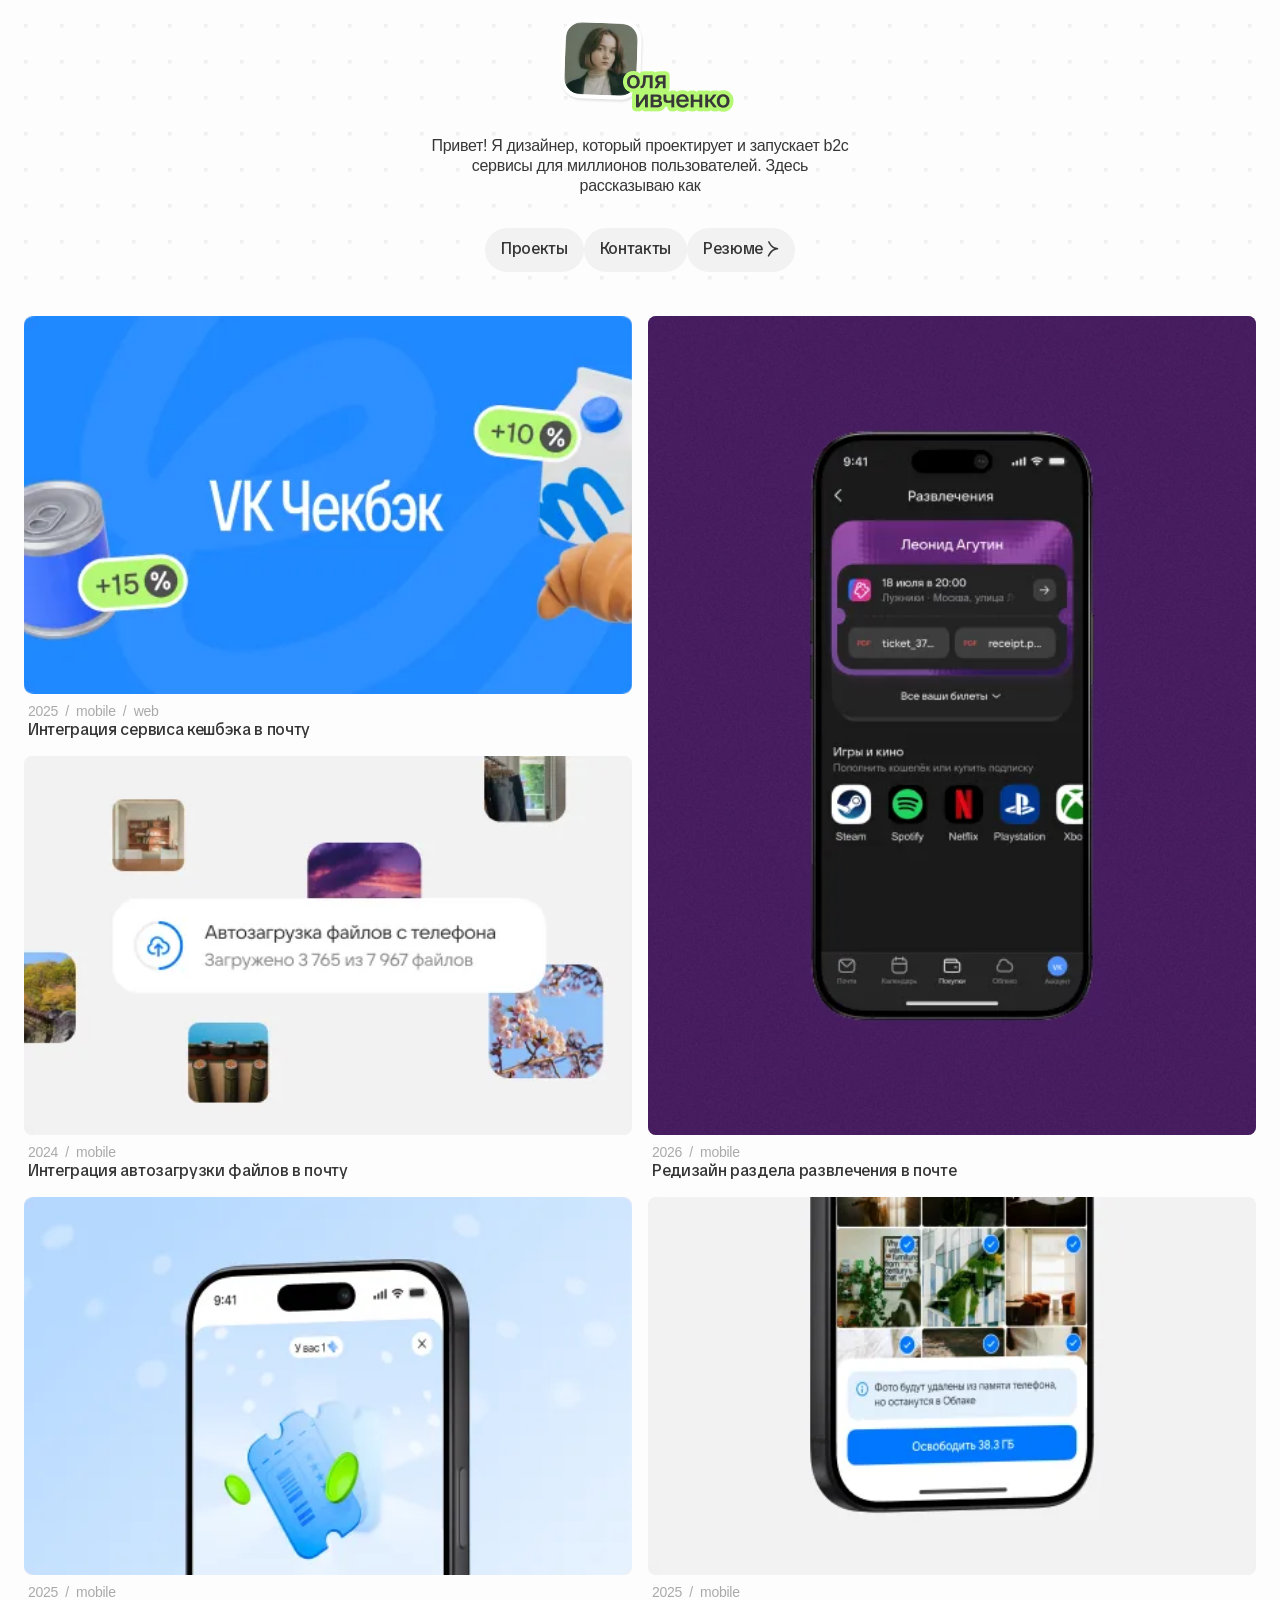
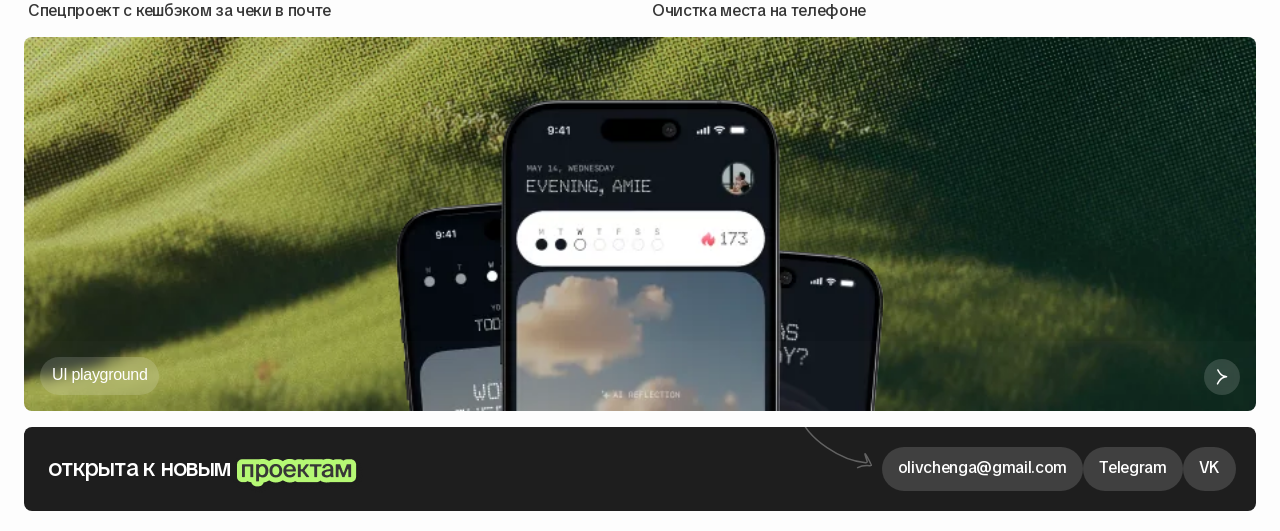
==== commit 6d450baf: "Fix case videos, TikTok Sans, and media outlines on GitHub Pages. Self-host the display font so it n" ====
--- a/index.html
+++ b/index.html
@@ -4,9 +4,6 @@
     <meta charset="UTF-8" />
     <meta name="viewport" content="width=device-width, initial-scale=1.0" />
     <title>Portfolio</title>
-    <link rel="preconnect" href="https://fonts.googleapis.com" />
-    <link rel="preconnect" href="https://fonts.gstatic.com" crossorigin />
-    <link href="https://fonts.googleapis.com/css2?family=TikTok+Sans:opsz,wght@12..36,500&display=swap" rel="stylesheet" />
     <link rel="stylesheet" href="./styles.css" />
     <link
       rel="preload"
--- a/styles.css
+++ b/styles.css
@@ -1,4 +1,29 @@
-@import url("https://fonts.googleapis.com/css2?family=TikTok+Sans:opsz,wght@12..36,500&display=swap");
+@font-face {
+  font-family: "TikTok Sans";
+  font-style: normal;
+  font-weight: 400 500;
+  font-display: swap;
+  src: url("./assets/fonts/tiktok-sans-cyrillic.woff2") format("woff2");
+  unicode-range: U+0301, U+0400-045F, U+0490-0491, U+04B0-04B1, U+2116;
+}
+
+@font-face {
+  font-family: "TikTok Sans";
+  font-style: normal;
+  font-weight: 400 500;
+  font-display: swap;
+  src: url("./assets/fonts/tiktok-sans-latin-ext.woff2") format("woff2");
+  unicode-range: U+0100-02BA, U+02BD-02C5, U+02C7-02CC, U+02CE-02D7, U+02DD-02FF, U+0304, U+0308, U+0329, U+1D00-1DBF, U+1E00-1E9F, U+1EF2-1EFF, U+2020, U+20A0-20C0, U+2113, U+2C60-2C7F, U+A720-A7FF;
+}
+
+@font-face {
+  font-family: "TikTok Sans";
+  font-style: normal;
+  font-weight: 400 500;
+  font-display: swap;
+  src: url("./assets/fonts/tiktok-sans-latin.woff2") format("woff2");
+  unicode-range: U+0000-00FF, U+0131, U+0152-0153, U+02BB-02BC, U+02C6, U+02DA, U+02DC, U+0304, U+0308, U+0329, U+2000-206F, U+20AC, U+2122, U+2191, U+2193, U+2212, U+2215, U+FEFF, U+FFFD;
+}
 
 :root {
   --color-bg: #fdfdfd;
@@ -347,7 +372,7 @@
   font-size: 16px;
   line-height: 20px;
   letter-spacing: -0.02em;
-  font-weight: 450;
+  font-weight: 500;
   transition: opacity 300ms ease-in-out;
 }
 
@@ -552,13 +577,13 @@
   font-size: 16px;
   line-height: 20px;
   letter-spacing: -0.02em;
+  font-weight: 500;
   transition: background-color 300ms ease-in-out, opacity 300ms ease-in-out;
 }
 
 .menu__button--nav {
   background: var(--color-surface);
   color: var(--color-text-primary);
-  font-weight: 450;
 }
 
 .menu__button--nav:hover {
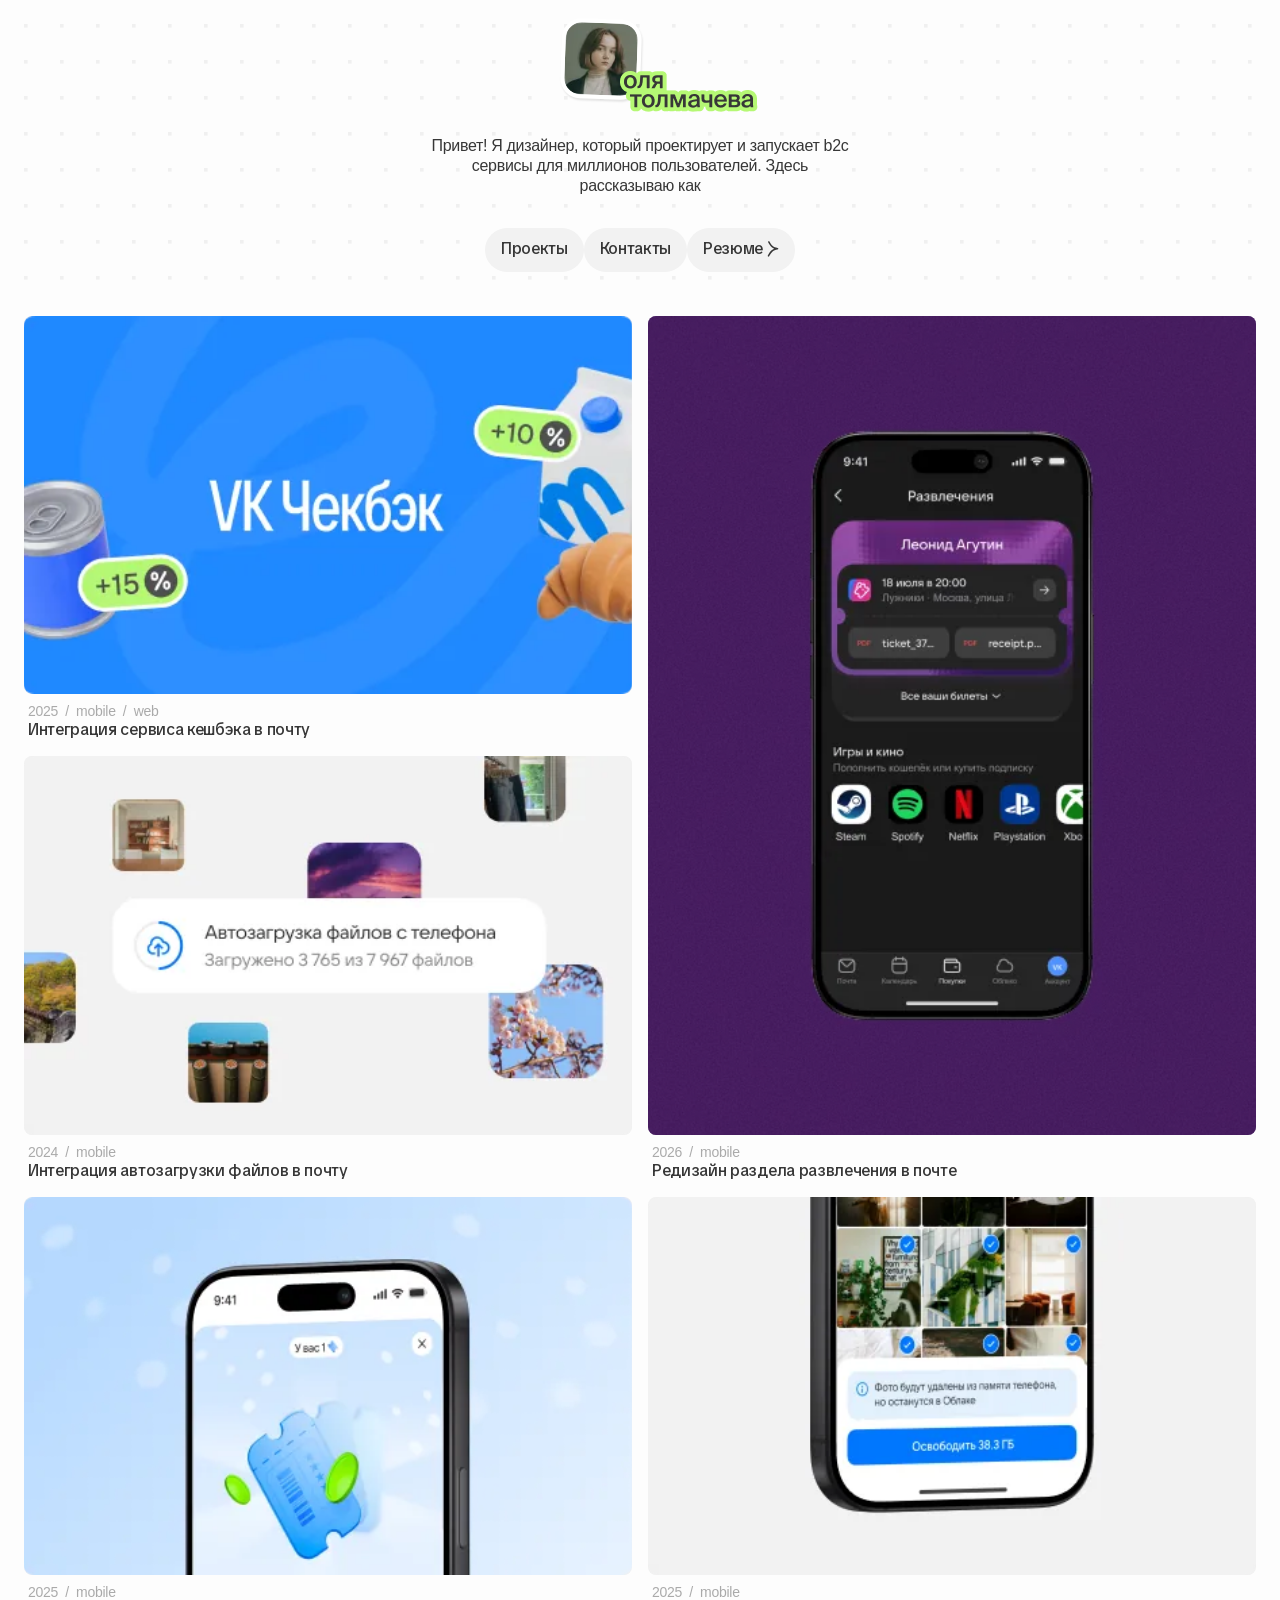
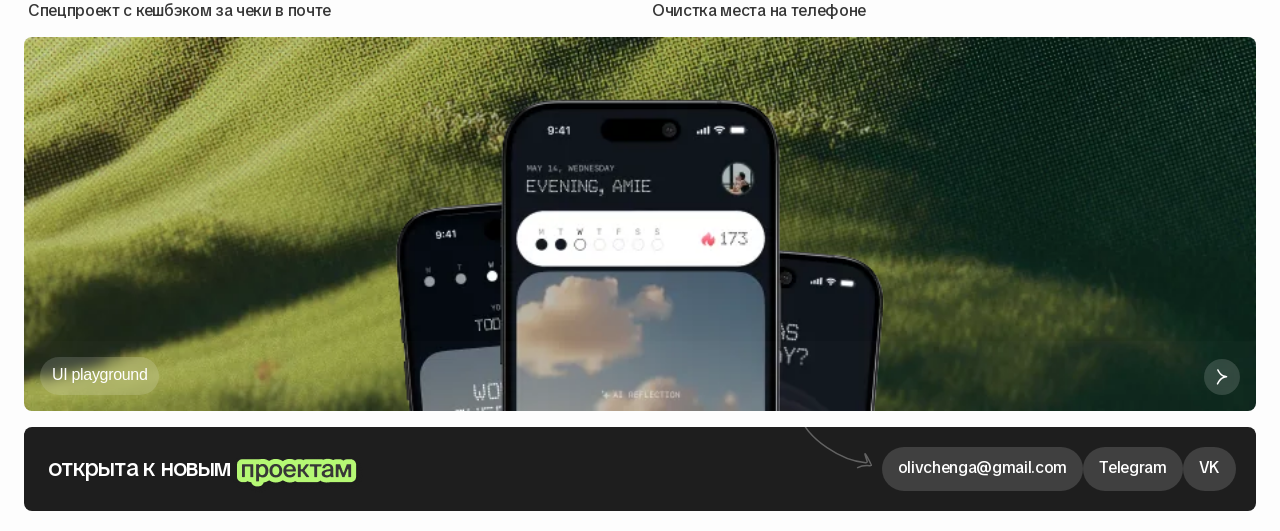
==== commit 8f20f281: "Add a pannable UI playground and update the site to Толмачева. The homepage teaser now opens a board" ====
--- a/index.html
+++ b/index.html
@@ -3,7 +3,10 @@
   <head>
     <meta charset="UTF-8" />
     <meta name="viewport" content="width=device-width, initial-scale=1.0" />
-    <title>Portfolio</title>
+    <title>Оля Толмачева — портфолио</title>
+    <link rel="icon" href="./assets/ui/favicon.svg" type="image/svg+xml" />
+    <link rel="icon" href="./assets/ui/favicon.png" type="image/png" sizes="32x32" />
+    <link rel="apple-touch-icon" href="./assets/ui/apple-touch-icon.png" />
     <link rel="stylesheet" href="./styles.css" />
     <link
       rel="preload"
@@ -15,7 +18,6 @@
     <link
       rel="preload"
       as="image"
-      type="image/webp"
       href="./assets/ui/name-badge@1x.png"
       imagesrcset="./assets/ui/name-badge@2x.png 2x, ./assets/ui/name-badge@3x.png 3x"
     />
@@ -51,7 +53,10 @@
                   <img class="profile__avatar" src="./assets/avatar/avatar@1x.png" srcset="./assets/avatar/avatar@2x.png 2x" alt="аватар Оли Ивченко" decoding="async" fetchpriority="high" />
                 </picture>
               </div>
-              <img class="profile__name-badge" src="./assets/ui/name-badge@1x.png" srcset="./assets/ui/name-badge@2x.png 2x, ./assets/ui/name-badge@3x.png 3x" alt="оля ивченко" width="111" height="41" decoding="async" fetchpriority="high" />
+              <div class="profile__name">
+                <img class="profile__name-badge" src="./assets/ui/name-badge@1x.png" srcset="./assets/ui/name-badge@2x.png 2x, ./assets/ui/name-badge@3x.png 3x" alt="оля толмачева (Ивченко)" width="138" height="41" decoding="async" fetchpriority="high" />
+                <span class="profile__name-hint" aria-hidden="true">(Ивченко)</span>
+              </div>
             </div>
             <p class="profile__about">
               Привет! Я дизайнер, который проектирует и запускает b2c сервисы для миллионов пользователей. Здесь рассказываю как
@@ -63,7 +68,7 @@
             <nav class="menu" aria-label="Навигация">
               <a class="menu__button menu__button--nav" href="#projects" data-scroll-target="projects">Проекты</a>
               <a class="menu__button menu__button--nav" href="#contacts" data-scroll-target="contacts">Контакты</a>
-              <a class="menu__button menu__button--nav menu__button--resume" href="./assets/resume/CV Ивченко Ольга.pdf" download>
+              <a class="menu__button menu__button--nav menu__button--resume" href="./assets/resume/CV Толмачева Ольга.pdf" download>
                 Резюме
                 <img class="menu__chevron" src="./assets/ui/chevron.svg" alt="" width="20" height="20" />
               </a>
@@ -128,7 +133,7 @@
             </div>
           </div>
 
-          <section class="playground" aria-label="UI Playground">
+          <a class="playground" href="./playground/index.html" aria-label="Открыть UI playground">
             <picture class="playground__layer playground__layer--bg">
               <source type="image/webp" srcset="./assets/playground/playground-bg@1x.webp 1x, ./assets/playground/playground-bg@2x.webp 2x" />
               <img class="playground__img" src="./assets/playground/playground-bg@1x.png" srcset="./assets/playground/playground-bg@2x.png 2x" alt="" loading="lazy" decoding="async" />
@@ -139,11 +144,11 @@
             </picture>
             <div class="playground__blur">
               <span class="playground__tag">UI playground</span>
-              <button class="playground__button" type="button" aria-label="Открыть UI playground">
+              <span class="playground__button" aria-hidden="true">
                 <img class="playground__chevron" src="./assets/ui/chevron-playground.svg" alt="" width="20" height="20" />
-              </button>
-            </div>
-          </section>
+              </span>
+            </div>
+          </a>
 
           <footer class="footer" id="contacts">
             <p class="footer__text">
@@ -166,7 +171,7 @@
       <div class="bottom-nav__bar menu">
         <a class="menu__button menu__button--nav" href="#projects" data-scroll-target="projects">Проекты</a>
         <a class="menu__button menu__button--nav" href="#contacts" data-scroll-target="contacts">Контакты</a>
-        <a class="menu__button menu__button--nav menu__button--resume" href="./assets/resume/CV Ивченко Ольга.pdf" download>
+        <a class="menu__button menu__button--nav menu__button--resume" href="./assets/resume/CV Толмачева Ольга.pdf" download>
           Резюме
           <img class="menu__chevron" src="./assets/ui/chevron.svg" alt="" width="20" height="20" />
         </a>
--- a/styles.css
+++ b/styles.css
@@ -131,7 +131,7 @@
   transition-delay: 40ms;
 }
 
-.portfolio img:not(.card__image):not(.playground__img):not(.menu__chevron):not(.playground__chevron):not(.footer__arrow):not(.case-back__icon):not(.case-nav__marker):not(.case-list__bullet):not(.case-hero-media__img):not(.case-media-panel__img):not(.case-carousel__media):not(.case-carousel__control-icon):not(.case-title__underline) {
+.portfolio img:not(.card__image):not(.playground__img):not(.menu__chevron):not(.playground__chevron):not(.footer__arrow):not(.case-back__icon):not(.board-back__icon):not(.board-hint__icon):not(.case-nav__marker):not(.case-list__bullet):not(.case-hero-media__img):not(.case-hero-lottie__layer):not(.case-media-panel__img):not(.case-carousel__media):not(.case-carousel__control-icon):not(.case-title__underline):not(.board-item__img) {
   opacity: 0;
   transform: translateY(-10px);
   transition:
@@ -139,7 +139,7 @@
     transform 0.5s cubic-bezier(0.22, 1, 0.36, 1);
 }
 
-.portfolio img:not(.card__image):not(.playground__img):not(.menu__chevron):not(.playground__chevron):not(.footer__arrow):not(.case-back__icon):not(.case-nav__marker):not(.case-list__bullet):not(.case-hero-media__img):not(.case-media-panel__img):not(.case-carousel__media):not(.case-carousel__control-icon):not(.case-title__underline).is-loaded {
+.portfolio img:not(.card__image):not(.playground__img):not(.menu__chevron):not(.playground__chevron):not(.footer__arrow):not(.case-back__icon):not(.board-back__icon):not(.board-hint__icon):not(.case-nav__marker):not(.case-list__bullet):not(.case-hero-media__img):not(.case-hero-lottie__layer):not(.case-media-panel__img):not(.case-carousel__media):not(.case-carousel__control-icon):not(.case-title__underline):not(.board-item__img).is-loaded {
   opacity: 1;
   transform: translateY(0);
 }
@@ -213,14 +213,50 @@
   object-position: bottom;
 }
 
+.profile__name {
+  position: absolute;
+  left: 58px;
+  top: 51px;
+  width: 138px;
+  z-index: 3;
+}
+
 .profile__name-badge {
-  position: absolute;
-  left: 61px;
-  top: 51px;
-  width: 111px;
+  width: 138px;
   height: auto;
   display: block;
+}
+
+.profile__name-hint {
+  position: absolute;
+  left: 50%;
+  top: calc(100% + 6px);
+  transform: translateX(-50%) translateY(2px);
+  opacity: 0;
   pointer-events: none;
+  white-space: nowrap;
+  padding: 8px 10px;
+  border-radius: 32px;
+  background: var(--color-bg);
+  box-shadow: 0 4px 12px rgba(30, 30, 30, 0.10);
+  border: 1px solid rgba(30, 30, 30, 0.10);
+  color: var(--color-text-primary);
+  font-family: var(--font-display);
+  font-variation-settings: "wdth" 100;
+  font-size: 14px;
+  line-height: 18px;
+  letter-spacing: -0.02em;
+  font-weight: 500;
+  transition:
+    opacity 200ms ease,
+    transform 200ms ease;
+}
+
+@media (hover: hover) {
+  .profile__name:hover .profile__name-hint {
+    opacity: 1;
+    transform: translateX(-50%) translateY(0);
+  }
 }
 
 .profile__about {
@@ -389,6 +425,9 @@
 }
 
 .playground {
+  display: block;
+  text-decoration: none;
+  color: inherit;
   cursor: pointer;
   position: relative;
   width: 100%;
@@ -954,7 +993,7 @@
 
 @media (prefers-reduced-motion: reduce) {
   .portfolio,
-  .portfolio img:not(.card__image):not(.playground__img):not(.menu__chevron):not(.playground__chevron):not(.footer__arrow):not(.case-back__icon):not(.case-nav__marker):not(.case-list__bullet):not(.case-hero-media__img):not(.case-media-panel__img):not(.case-carousel__media):not(.case-carousel__control-icon):not(.case-title__underline),
+  .portfolio img:not(.card__image):not(.playground__img):not(.menu__chevron):not(.playground__chevron):not(.footer__arrow):not(.case-back__icon):not(.board-back__icon):not(.board-hint__icon):not(.case-nav__marker):not(.case-list__bullet):not(.case-hero-media__img):not(.case-hero-lottie__layer):not(.case-media-panel__img):not(.case-carousel__media):not(.case-carousel__control-icon):not(.case-title__underline):not(.board-item__img),
   html.with-reveal :is(
     .case-hero-media,
     .case-panel,
@@ -975,6 +1014,10 @@
     transition: none;
   }
 
+  .profile__name-hint {
+    transition: none;
+  }
+
   .card__media:hover .card__image,
   .card--link:hover .card__image,
   .card__media:hover .card__video,
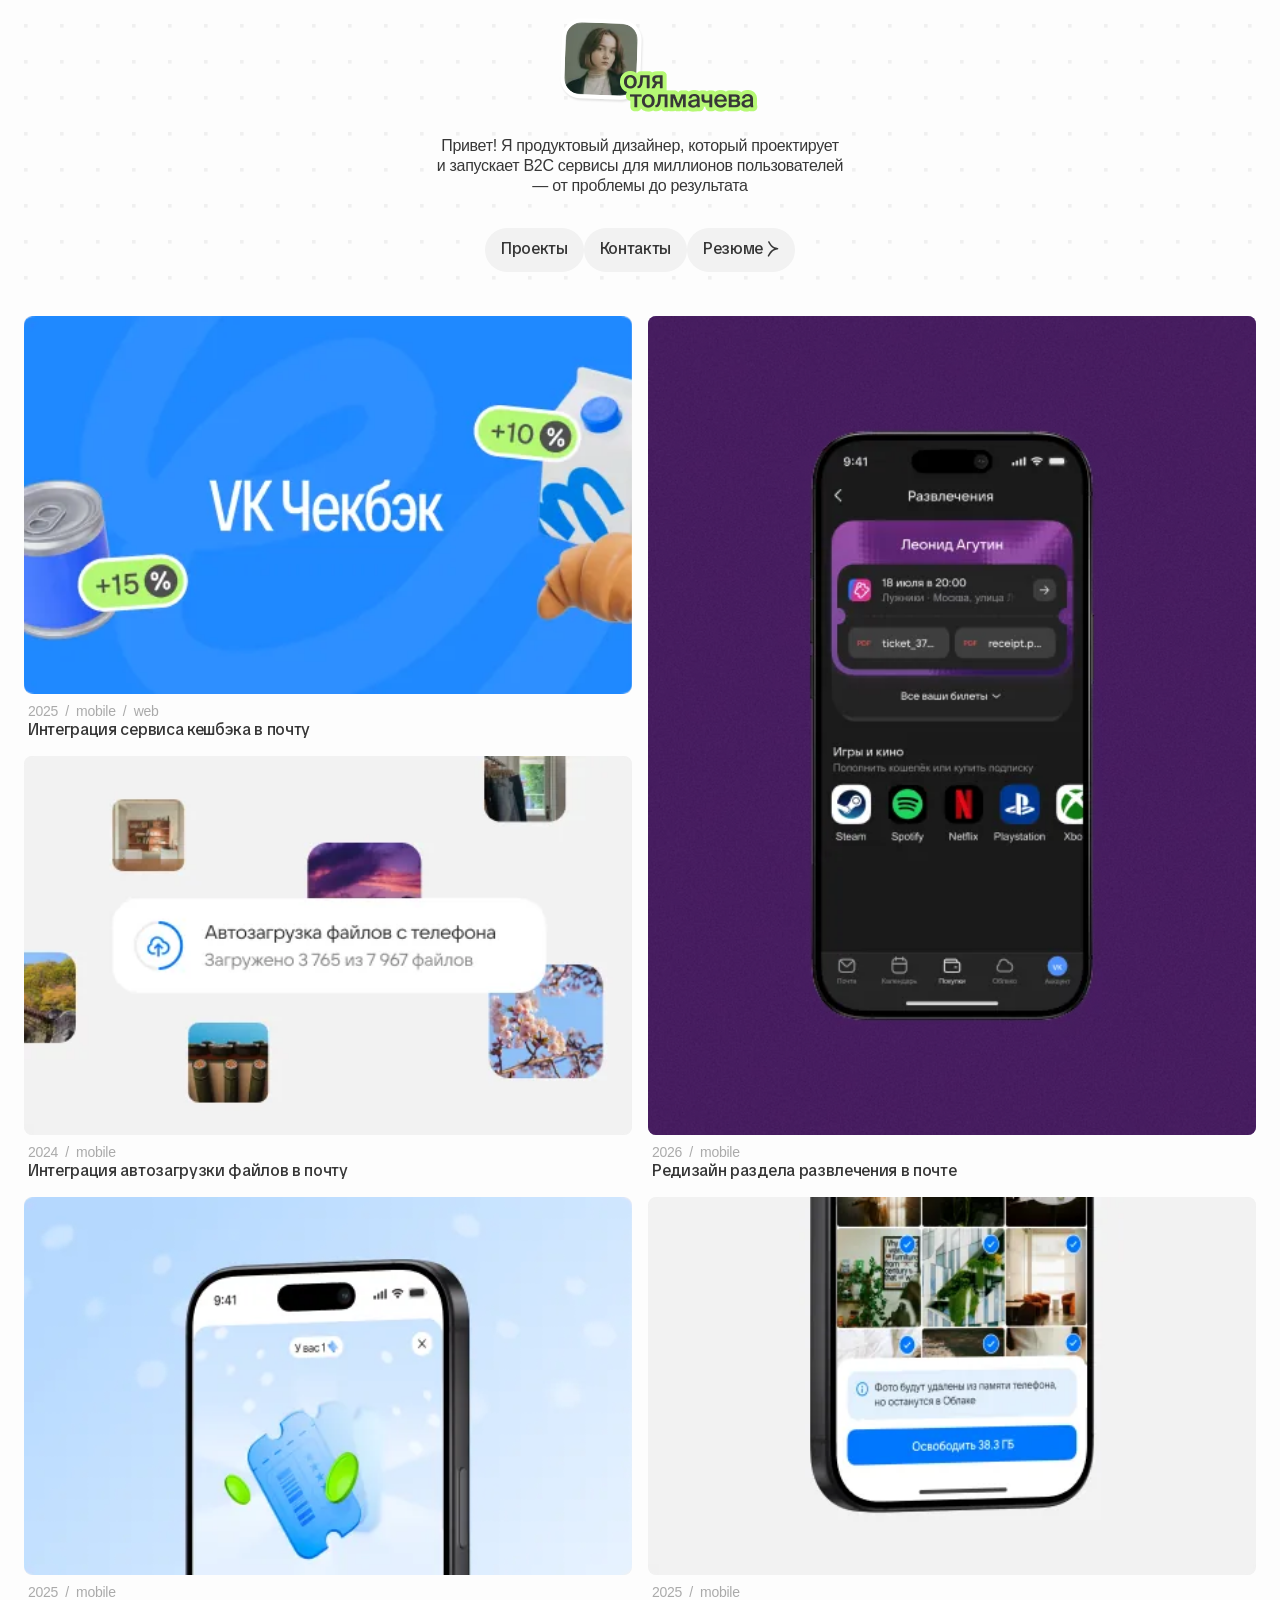
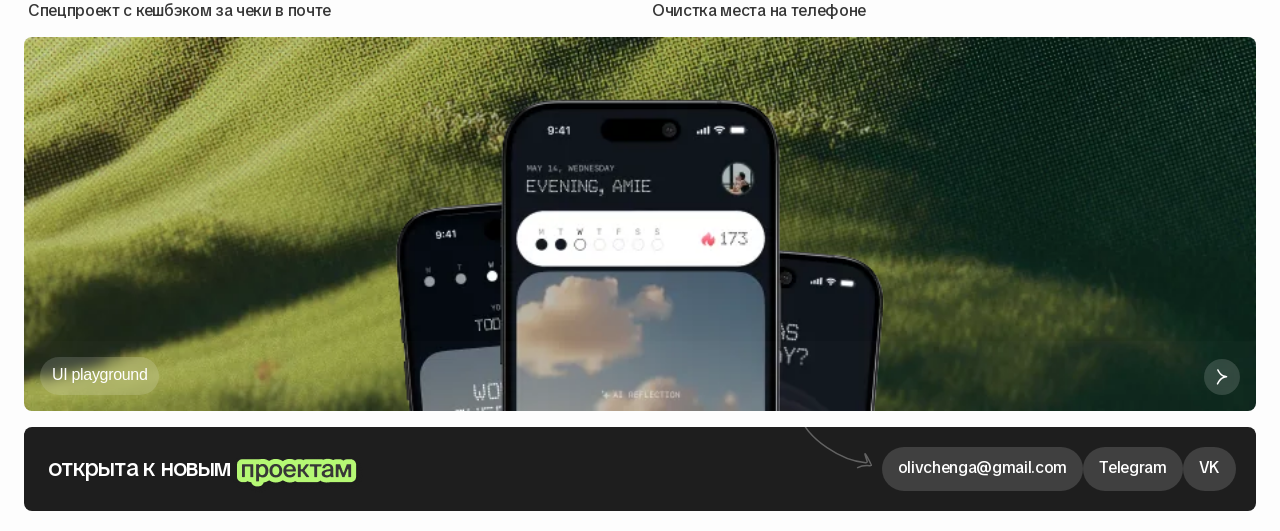
==== commit 81ace49d: "Expand the playground board and polish case media. Add new board pieces, edge fade, and recode the c" ====
--- a/index.html
+++ b/index.html
@@ -3,7 +3,7 @@
   <head>
     <meta charset="UTF-8" />
     <meta name="viewport" content="width=device-width, initial-scale=1.0" />
-    <title>Оля Толмачева — портфолио</title>
+    <title>Оля Толмачева / портфолио</title>
     <link rel="icon" href="./assets/ui/favicon.svg" type="image/svg+xml" />
     <link rel="icon" href="./assets/ui/favicon.png" type="image/png" sizes="32x32" />
     <link rel="apple-touch-icon" href="./assets/ui/apple-touch-icon.png" />
@@ -59,7 +59,7 @@
               </div>
             </div>
             <p class="profile__about">
-              Привет! Я дизайнер, который проектирует и запускает b2c сервисы для миллионов пользователей. Здесь рассказываю как
+              Привет! Я продуктовый дизайнер, который проектирует и&nbsp;запускает B2C сервисы для&nbsp;миллионов пользователей — от проблемы до результата
             </p>
           </div>
 
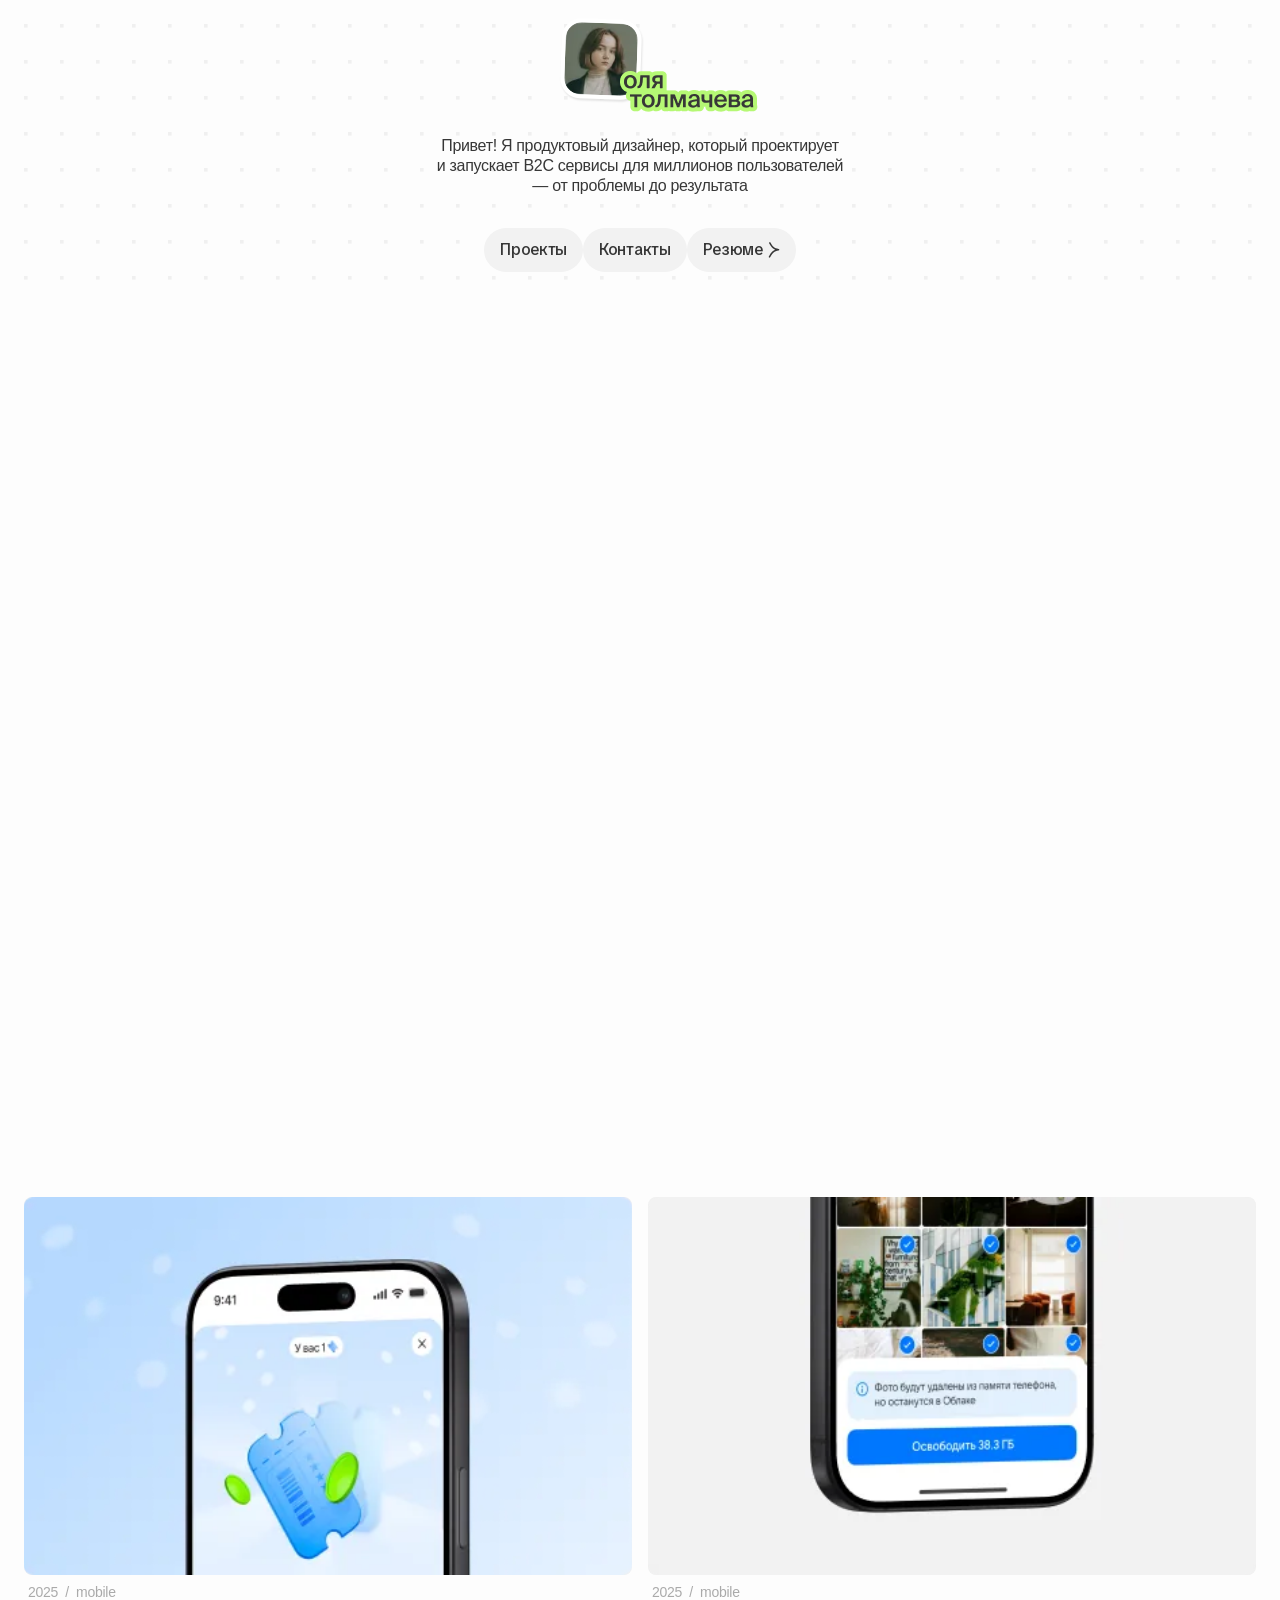
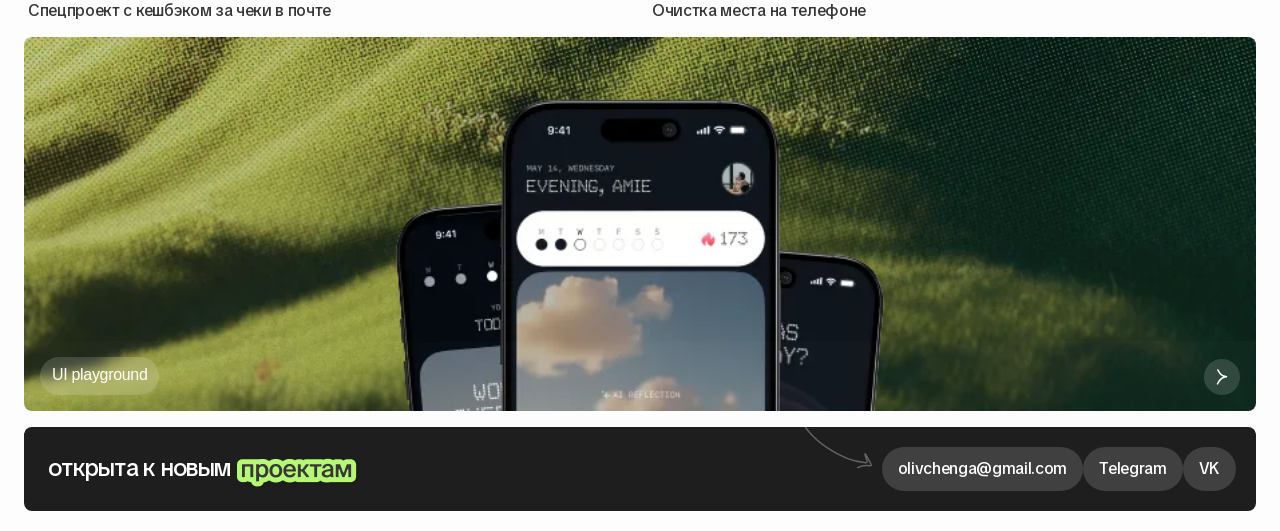
==== commit 54476a63: "Switch the site favicon to a tennis ball emoji. Co-authored-by: Cursor <cursoragent@cursor.com>" ====
--- a/index.html
+++ b/index.html
@@ -4,8 +4,8 @@
     <meta charset="UTF-8" />
     <meta name="viewport" content="width=device-width, initial-scale=1.0" />
     <title>Оля Толмачева / портфолио</title>
-    <link rel="icon" href="./assets/ui/favicon.svg" type="image/svg+xml" />
-    <link rel="icon" href="./assets/ui/favicon.png" type="image/png" sizes="32x32" />
+    <link rel="icon" href="data:image/svg+xml,<svg xmlns=%22http://www.w3.org/2000/svg%22 viewBox=%220 0 100 100%22><text y=%22.9em%22 font-size=%2290%22>🎾</text></svg>" type="image/svg+xml" />
+    <link rel="icon" href="data:image/svg+xml,<svg xmlns=%22http://www.w3.org/2000/svg%22 viewBox=%220 0 100 100%22><text y=%22.9em%22 font-size=%2290%22>🎾</text></svg>" type="image/png" sizes="32x32" />
     <link rel="apple-touch-icon" href="./assets/ui/apple-touch-icon.png" />
     <link rel="stylesheet" href="./styles.css" />
     <link
@@ -59,7 +59,7 @@
               </div>
             </div>
             <p class="profile__about">
-              Привет! Я продуктовый дизайнер, который проектирует и&nbsp;запускает B2C сервисы для&nbsp;миллионов пользователей — от проблемы до результата
+              Привет! Я продуктовый дизайнер, который проектирует и&nbsp;запускает B2C сервисы для&nbsp;миллионов пользователей — от&nbsp;проблемы до&nbsp;результата
             </p>
           </div>
 
--- a/styles.css
+++ b/styles.css
@@ -131,7 +131,7 @@
   transition-delay: 40ms;
 }
 
-.portfolio img:not(.card__image):not(.playground__img):not(.menu__chevron):not(.playground__chevron):not(.footer__arrow):not(.case-back__icon):not(.board-back__icon):not(.board-hint__icon):not(.case-nav__marker):not(.case-list__bullet):not(.case-hero-media__img):not(.case-hero-lottie__layer):not(.case-media-panel__img):not(.case-carousel__media):not(.case-carousel__control-icon):not(.case-title__underline):not(.board-item__img) {
+.portfolio img:not(.card__image):not(.playground__img):not(.menu__chevron):not(.playground__chevron):not(.footer__arrow):not(.footer__squiggle):not(.case-back__icon):not(.board-back__icon):not(.board-hint__icon):not(.case-nav__marker):not(.case-list__bullet):not(.case-hero-media__img):not(.case-hero-lottie__layer):not(.case-media-panel__img):not(.case-carousel__media):not(.case-carousel__control-icon):not(.case-title__underline):not(.board-item__img):not(.footer__next-chevron) {
   opacity: 0;
   transform: translateY(-10px);
   transition:
@@ -139,7 +139,7 @@
     transform 0.5s cubic-bezier(0.22, 1, 0.36, 1);
 }
 
-.portfolio img:not(.card__image):not(.playground__img):not(.menu__chevron):not(.playground__chevron):not(.footer__arrow):not(.case-back__icon):not(.board-back__icon):not(.board-hint__icon):not(.case-nav__marker):not(.case-list__bullet):not(.case-hero-media__img):not(.case-hero-lottie__layer):not(.case-media-panel__img):not(.case-carousel__media):not(.case-carousel__control-icon):not(.case-title__underline):not(.board-item__img).is-loaded {
+.portfolio img:not(.card__image):not(.playground__img):not(.menu__chevron):not(.playground__chevron):not(.footer__arrow):not(.footer__squiggle):not(.case-back__icon):not(.board-back__icon):not(.board-hint__icon):not(.case-nav__marker):not(.case-list__bullet):not(.case-hero-media__img):not(.case-hero-lottie__layer):not(.case-media-panel__img):not(.case-carousel__media):not(.case-carousel__control-icon):not(.case-title__underline):not(.board-item__img):not(.footer__next-chevron).is-loaded {
   opacity: 1;
   transform: translateY(0);
 }
@@ -604,10 +604,11 @@
 }
 
 .menu__button {
+  gap: 1px;
   text-decoration: none;
   border-radius: var(--radius-pill);
   height: 44px;
-  padding: 12px 16px 15px;
+  padding: 12px 16px 13px;
   display: inline-flex;
   align-items: center;
   color: var(--color-text-contrast);
@@ -993,7 +994,7 @@
 
 @media (prefers-reduced-motion: reduce) {
   .portfolio,
-  .portfolio img:not(.card__image):not(.playground__img):not(.menu__chevron):not(.playground__chevron):not(.footer__arrow):not(.case-back__icon):not(.board-back__icon):not(.board-hint__icon):not(.case-nav__marker):not(.case-list__bullet):not(.case-hero-media__img):not(.case-hero-lottie__layer):not(.case-media-panel__img):not(.case-carousel__media):not(.case-carousel__control-icon):not(.case-title__underline):not(.board-item__img),
+  .portfolio img:not(.card__image):not(.playground__img):not(.menu__chevron):not(.playground__chevron):not(.footer__arrow):not(.footer__squiggle):not(.case-back__icon):not(.board-back__icon):not(.board-hint__icon):not(.case-nav__marker):not(.case-list__bullet):not(.case-hero-media__img):not(.case-hero-lottie__layer):not(.case-media-panel__img):not(.case-carousel__media):not(.case-carousel__control-icon):not(.case-title__underline):not(.board-item__img):not(.footer__next-chevron),
   html.with-reveal :is(
     .case-hero-media,
     .case-panel,
